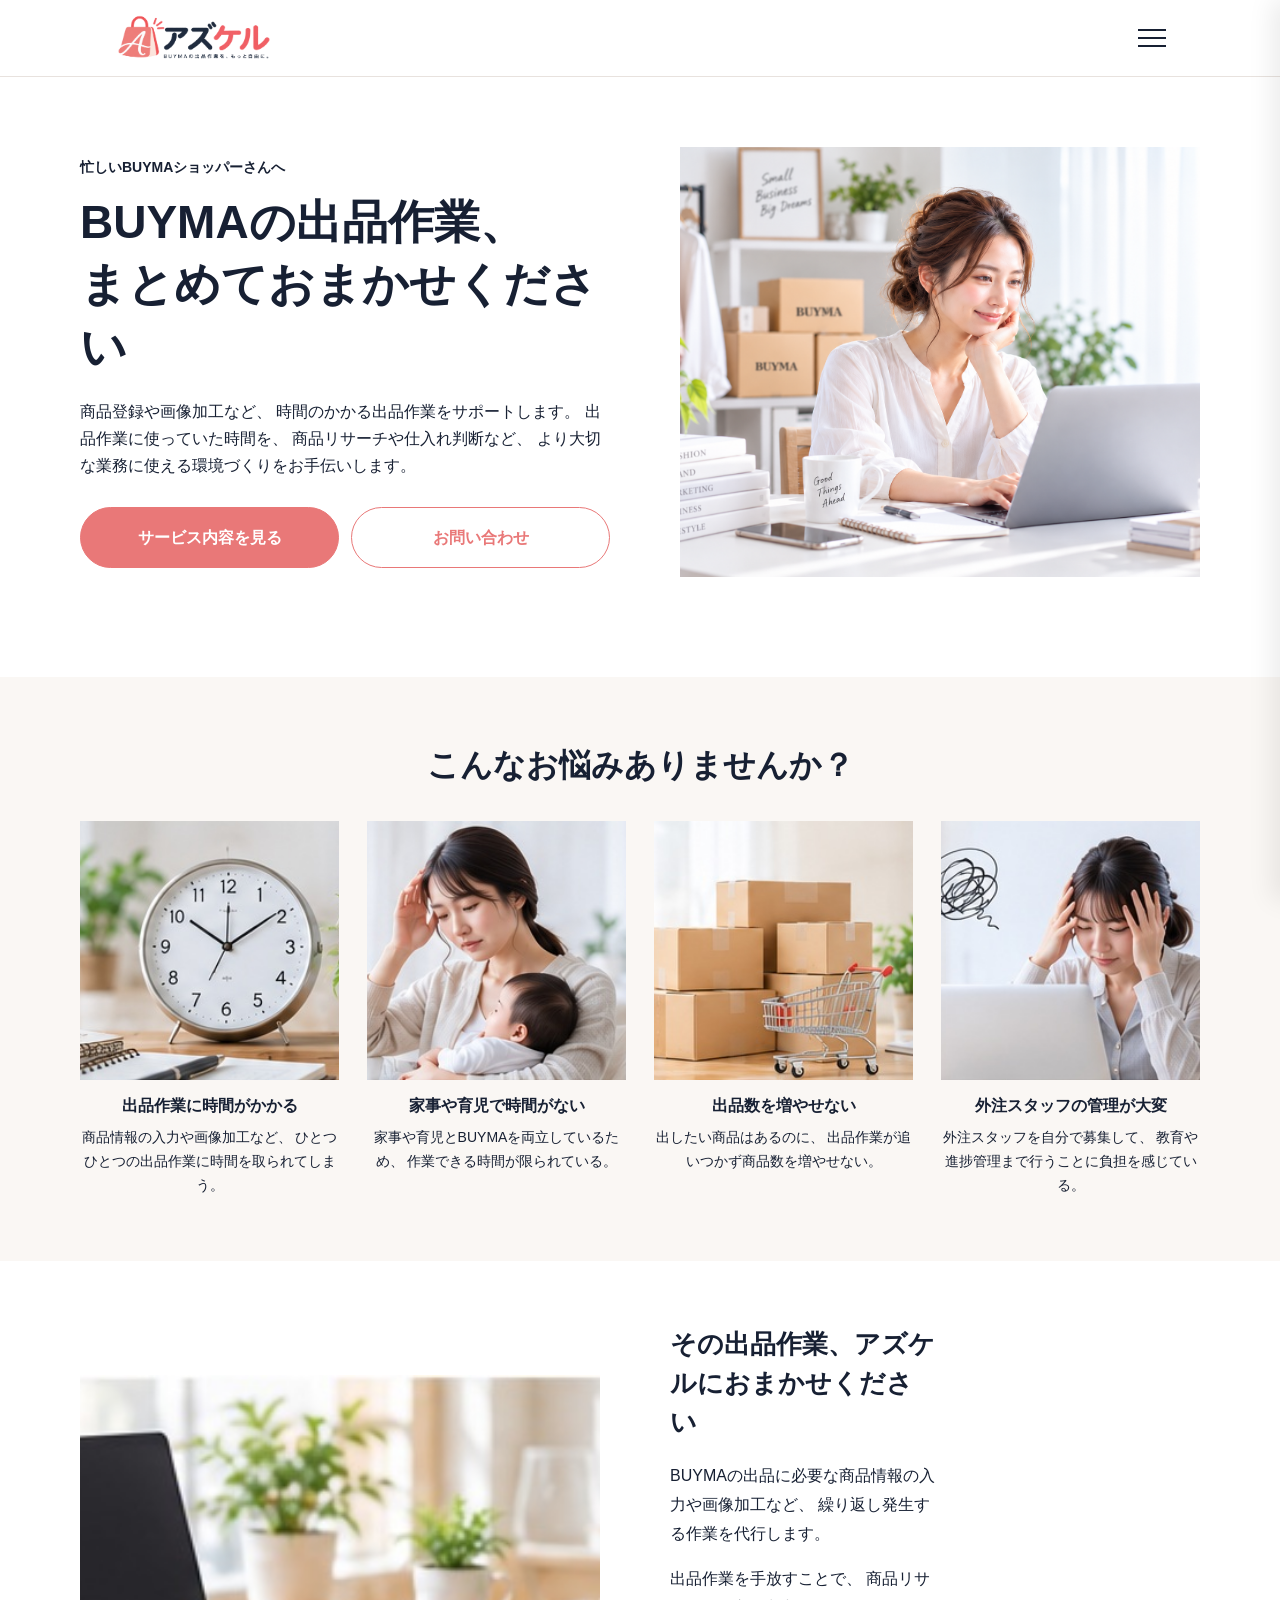
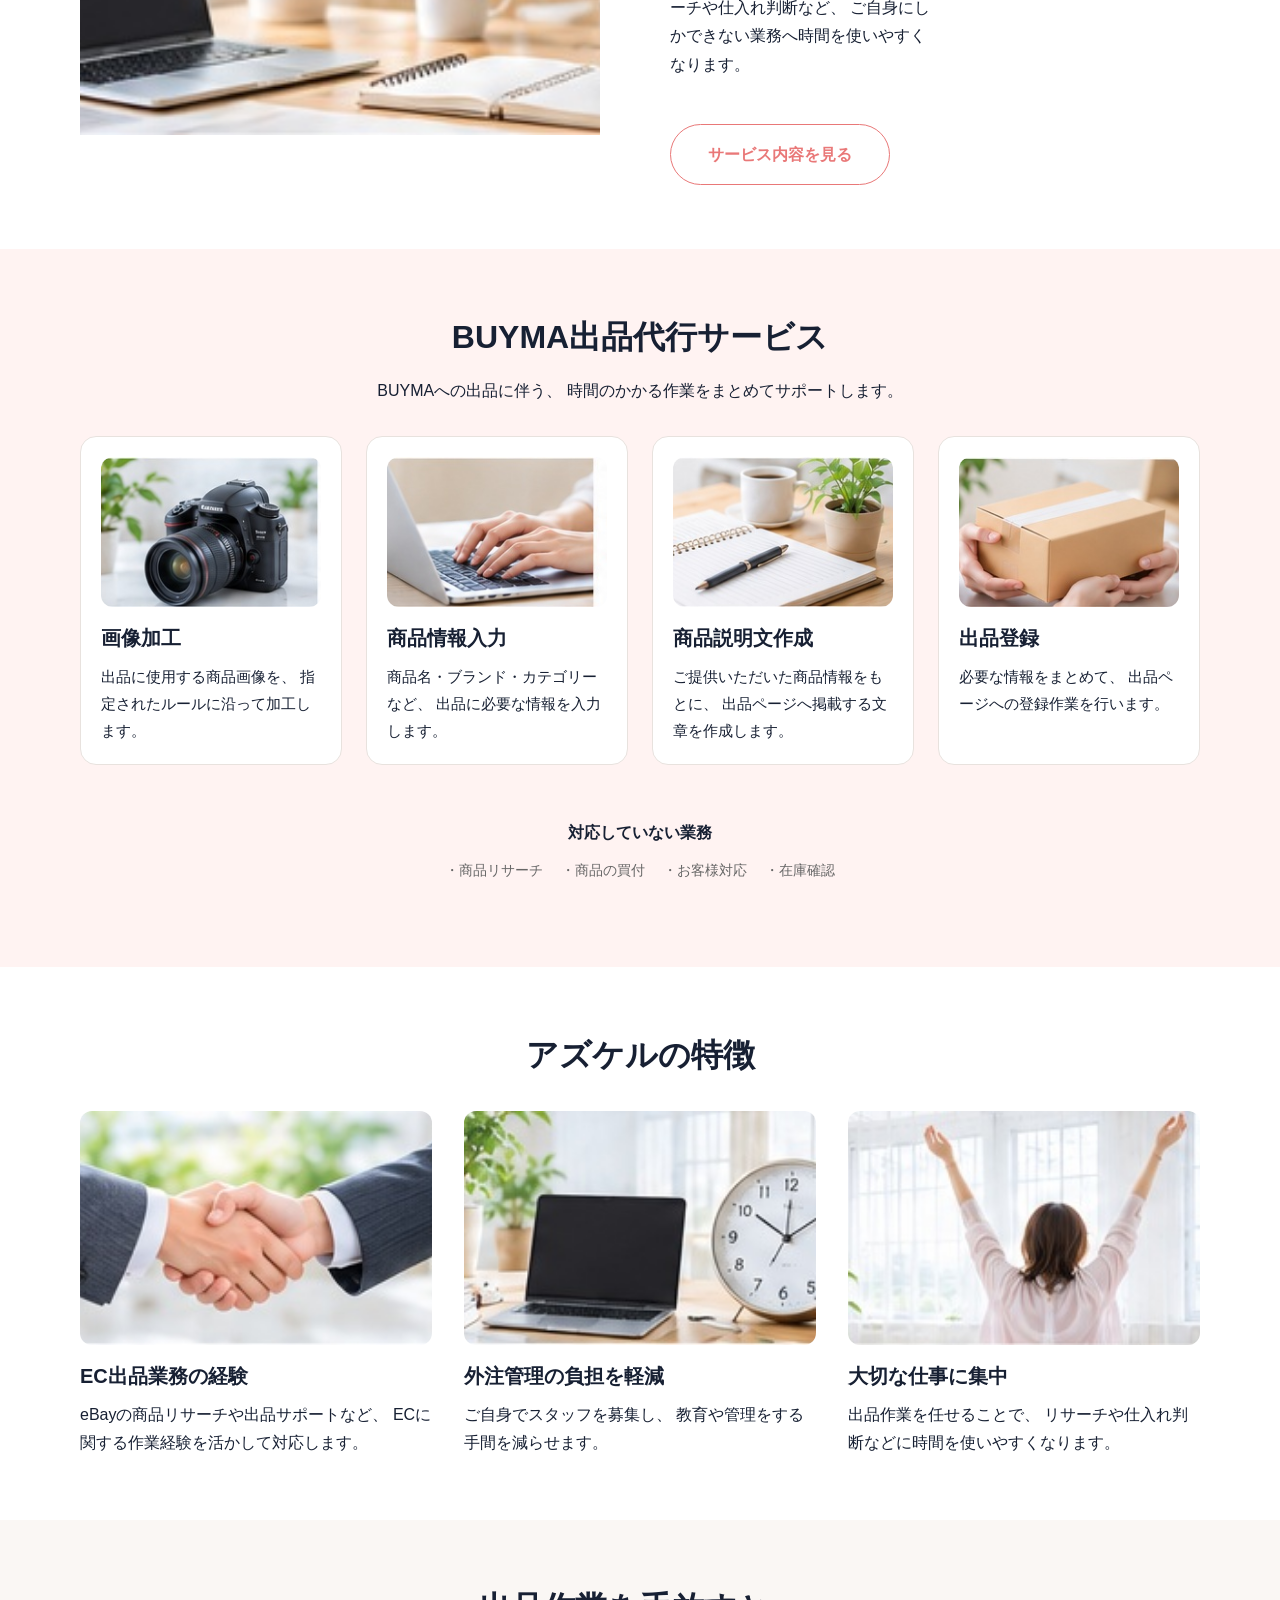
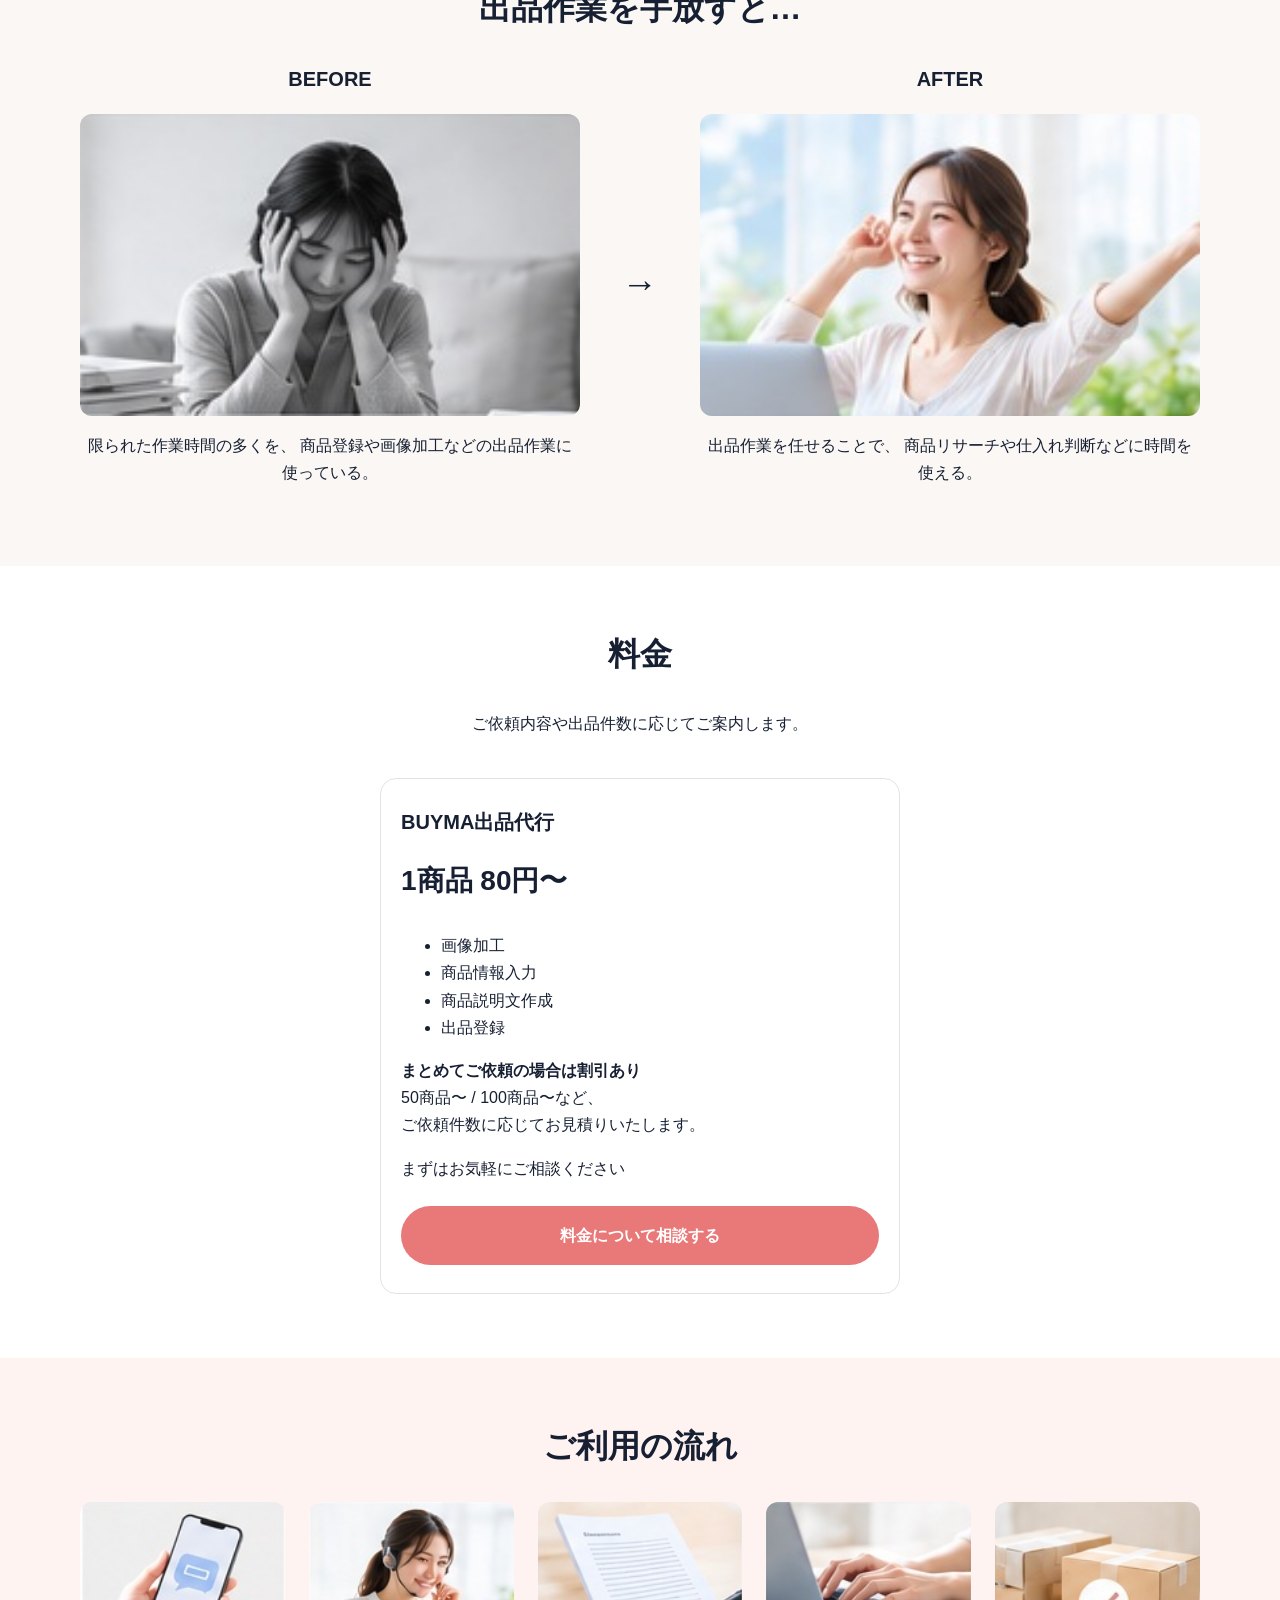
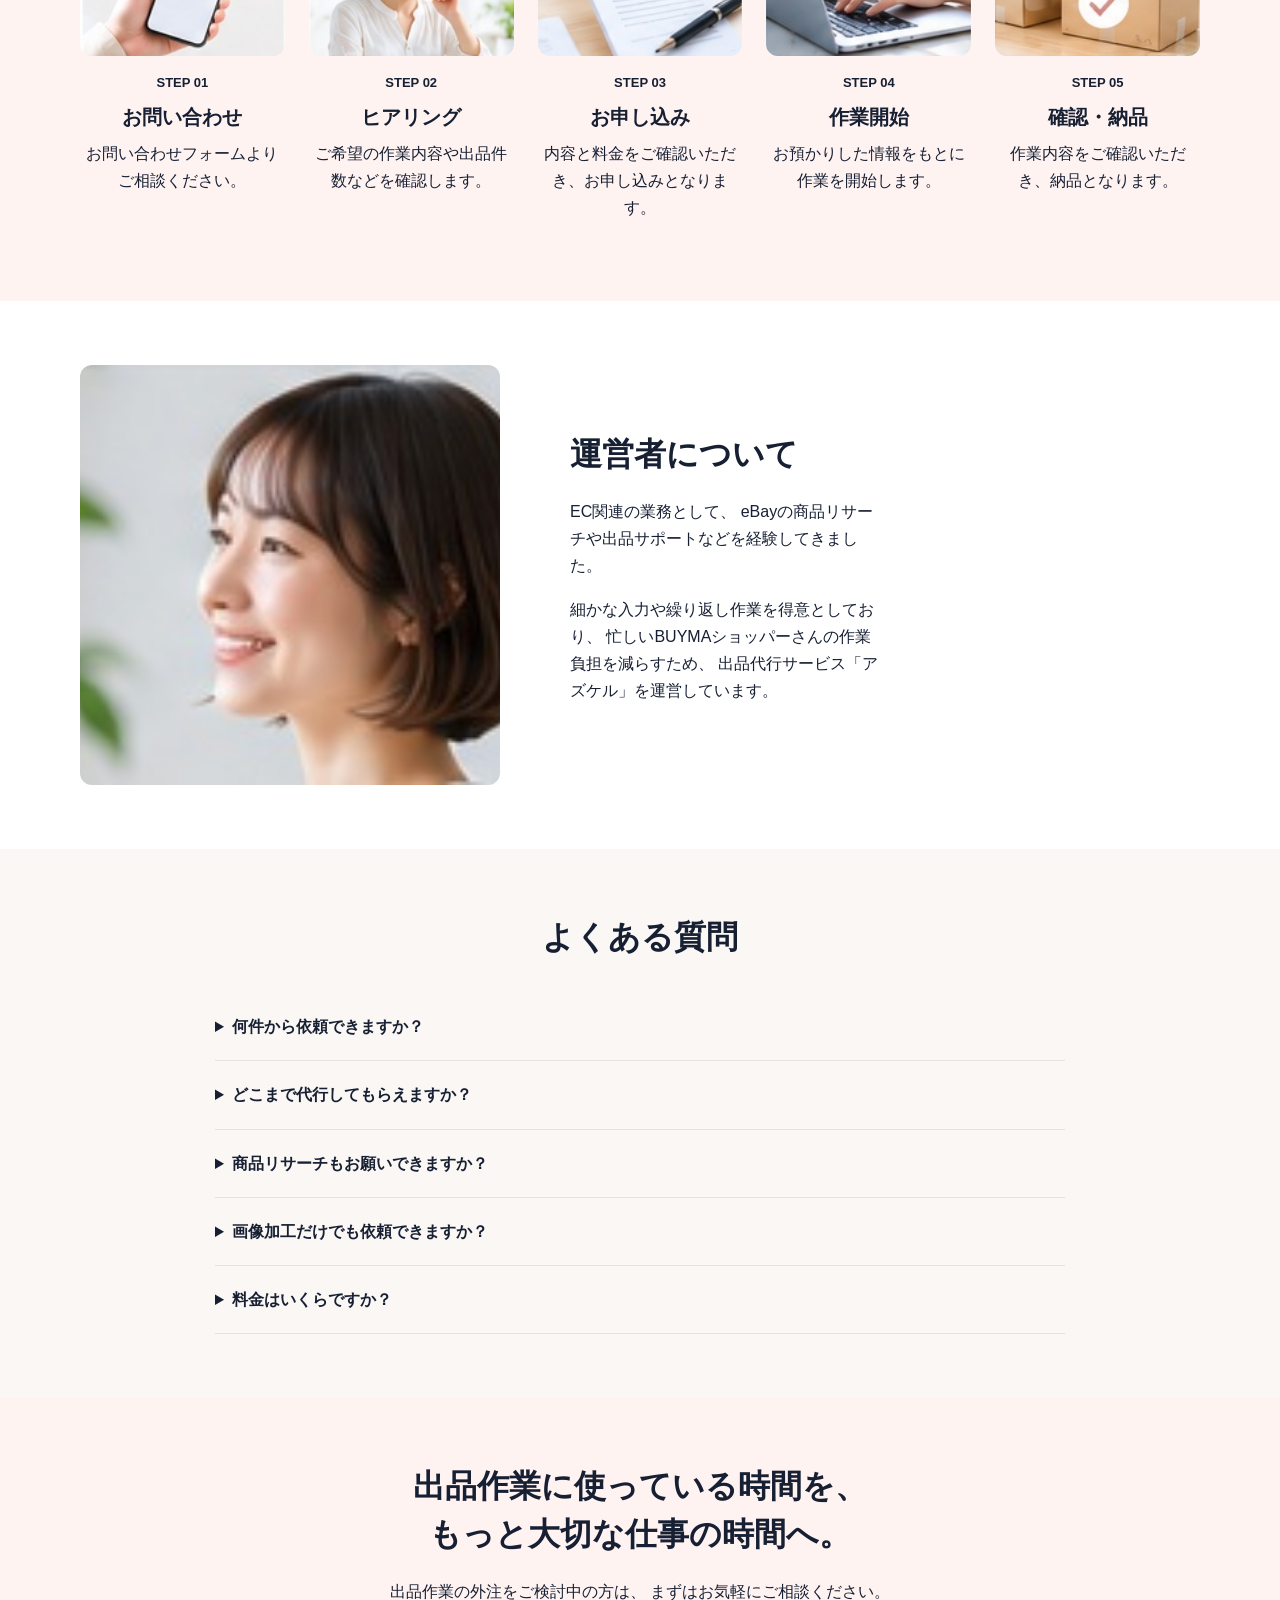
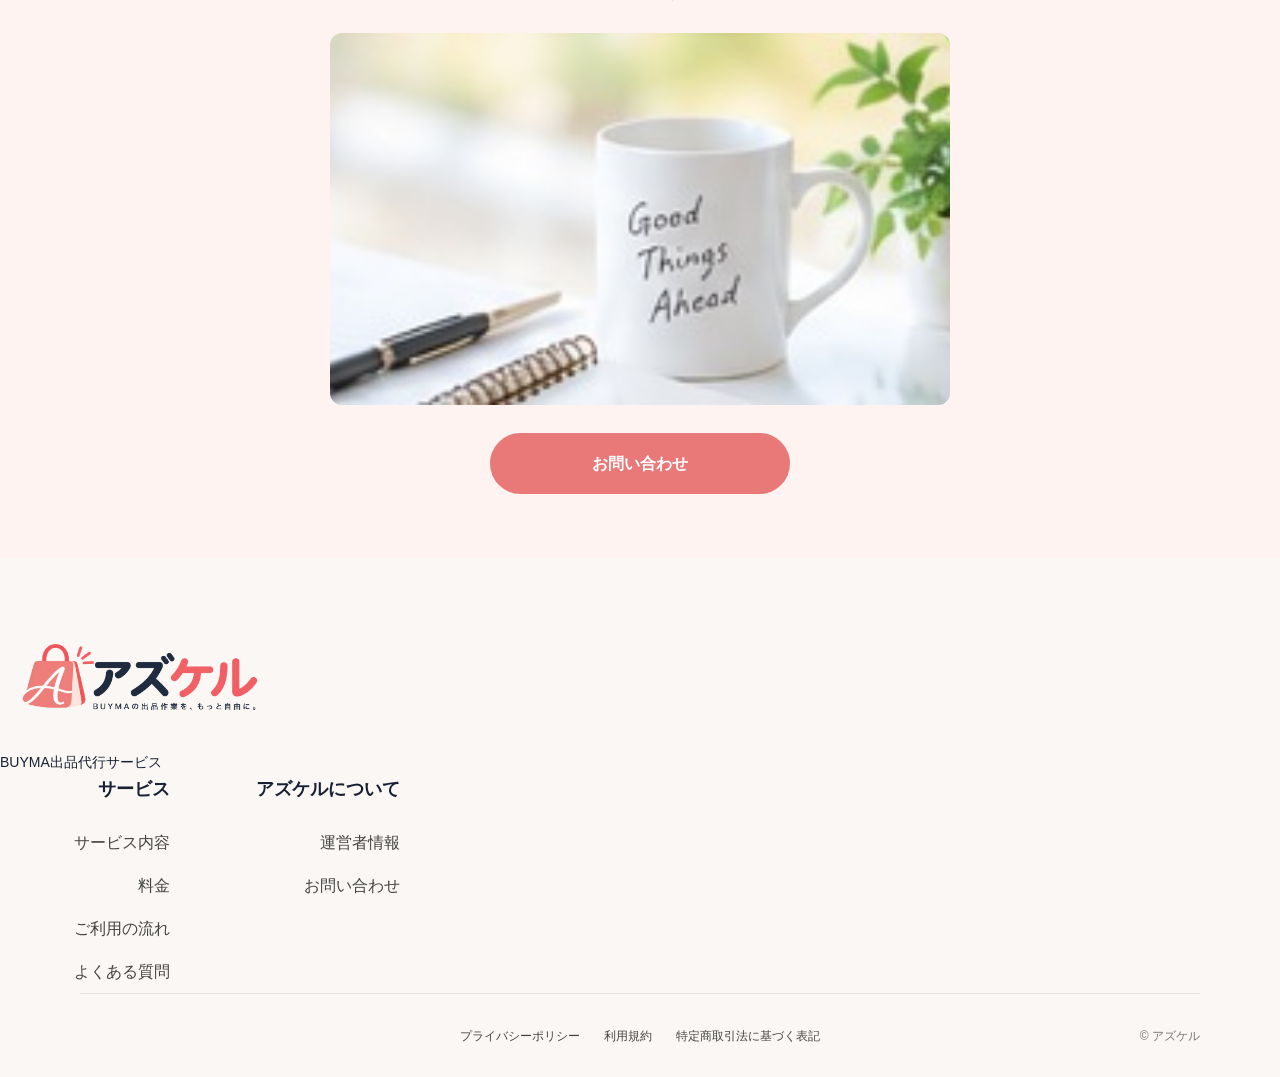
==== index.html @ a2000d67 "Add files via upload" ====
<!DOCTYPE html>
<html lang="ja">

<head>
  <meta charset="UTF-8">

  <meta name="viewport" content="width=device-width, initial-scale=1.0">

  <!-- SEO -->
  <title>アズケル｜BUYMA出品代行サービス</title>

  <meta
    name="description"
    content="BUYMAの商品登録や画像加工など、時間のかかる出品作業を代行するサービスです。"
  >

  <link rel="stylesheet" href="css/style.css">
</head>


<body>


<!-- ==================================================
     HEADER

     PC基準画面幅：1440px
     コンテンツ最大幅：1120px
=================================================== -->

<header class="site-header">

  <div class="header-inner">

    <!-- ロゴ -->
    <a href="/" class="site-logo">
      <img
      src="images/logo.png"
      alt="アズケル"
      class="site-logo-image"
    >
    </a>



    <!-- PC / スマホ共通ナビ -->
    <nav id="global-nav" class="global-nav" aria-label="メインナビゲーション">

      <ul>
        <li><a href="#service">サービス内容</a></li>
        <li><a href="#price">料金</a></li>
        <li><a href="#flow">ご利用の流れ</a></li>
        <li><a href="#faq">よくある質問</a></li>
        <li><a href="#about">運営者情報</a></li>
        <li class="nav-contact"><a href="#contact">お問い合わせ</a></li>
      </ul>

    </nav>

    <!-- PC用CTA -->
    <a href="#contact" class="header-cta">
      お問い合わせ
    </a>

    <!-- スマホ用：右上ハンバーガーボタン -->
    <button
      class="menu-button"
      type="button"
      aria-label="メニューを開く"
      aria-controls="global-nav"
      aria-expanded="false"
    >
      <span></span>
      <span></span>
      <span></span>
    </button>

  </div>

</header>



<main>


  <!-- ==================================================
       01 HERO / ファーストビュー

       PC配置：
       左：文章
       右：メイン画像

       画像表示目安：520 × 430px
       素材推奨：1040 × 860px
  =================================================== -->

  <section class="hero">

    <div class="hero-inner">


      <!-- 左：テキスト -->
      <div class="hero-content">

        <p class="hero-sub">
          忙しいBUYMAショッパーさんへ
        </p>

        <h1>
          BUYMAの出品作業、<br>
          まとめておまかせください
        </h1>

        <p class="hero-description">
          商品登録や画像加工など、
          時間のかかる出品作業をサポートします。
          出品作業に使っていた時間を、
          商品リサーチや仕入れ判断など、
          より大切な業務に使える環境づくりをお手伝いします。
        </p>


        <div class="hero-buttons">

          <a href="#service">
            サービス内容を見る
          </a>

          <a href="#contact">
            お問い合わせ
          </a>

        </div>

      </div>


      <!-- 右：メイン画像 -->

       <div class="hero-image">

  <img
    src="images/hero.png"
    alt="BUYMA出品作業をサポートするサービスのイメージ"
    width="520"
    height="430"
  >

      </div>

    </div>

  </section>



  <!-- ==================================================
       02 PROBLEMS / お悩み

       PC：4カラム

       各画像：
       表示 120 × 120px
       素材 240 × 240px
  =================================================== -->

  <section class="problems">

    <div class="container">

      <h2>
        こんなお悩みありませんか？
      </h2>


      <div class="problem-list">


        <article class="problem-item">

          <div class="problem-image">
            <img
              src="images/02_problem_time.jpg"
              alt="出品作業に時間がかかるイメージ"
              width="120"
              height="120"
            >
          </div>

          <h3>
            出品作業に時間がかかる
          </h3>

          <p>
            商品情報の入力や画像加工など、
            ひとつひとつの出品作業に時間を取られてしまう。
          </p>

        </article>



        <article class="problem-item">

          <div class="problem-image">
            <img
              src="images/03_problem_childcare.jpg"
              alt="家事や育児で時間がないイメージ"
              width="120"
              height="120"
            >
          </div>

          <h3>
            家事や育児で時間がない
          </h3>

          <p>
            家事や育児とBUYMAを両立しているため、
            作業できる時間が限られている。
          </p>

        </article>



        <article class="problem-item">

          <div class="problem-image">
            <img
              src="images/04_problem_items.jpg"
              alt="出品数を増やせないイメージ"
              width="120"
              height="120"
            >
          </div>

          <h3>
            出品数を増やせない
          </h3>

          <p>
            出したい商品はあるのに、
            出品作業が追いつかず商品数を増やせない。
          </p>

        </article>



        <article class="problem-item">

          <div class="problem-image">
            <img
              src="images/05_problem_management.jpg"
              alt="外注スタッフの管理が大変なイメージ"
              width="120"
              height="120"
            >
          </div>

          <h3>
            外注スタッフの管理が大変
          </h3>

          <p>
            外注スタッフを自分で募集して、
            教育や進捗管理まで行うことに負担を感じている。
          </p>

        </article>


      </div>

    </div>

  </section>



  <!-- ==================================================
       03 SOLUTION / 解決策

       PC：
       左：画像
       右：文章

       画像表示：520 × 360px
       素材推奨：1040 × 720px
  =================================================== -->

  <section class="solution">

    <div class="container">


      <div class="solution-image">

        <img
          src="images/06_solution.jpg"
          alt="出品作業を外注して時間を生み出すイメージ"
          width="520"
          height="360"
        >

      </div>


      <div class="solution-content">

        <h2>
          その出品作業、アズケルにおまかせください
        </h2>

        <p>
          BUYMAの出品に必要な商品情報の入力や画像加工など、
          繰り返し発生する作業を代行します。
        </p>

        <p>
          出品作業を手放すことで、
          商品リサーチや仕入れ判断など、
          ご自身にしかできない業務へ時間を使いやすくなります。
        </p>

        <a href="#service">
          サービス内容を見る
        </a>

      </div>


    </div>

  </section>



  <!-- ==================================================
       04 SERVICE / サービス内容

       PC：4カラム

       各画像：
       表示 250 × 170px
       素材 500 × 340px
  =================================================== -->

  <section id="service" class="service">

    <div class="container">

      <h2>
        BUYMA出品代行サービス
      </h2>

      <p class="section-intro">
        BUYMAへの出品に伴う、
        時間のかかる作業をまとめてサポートします。
      </p>


      <div class="service-list">


        <article class="service-item">

          <div class="service-image">
            <img src="images/07_service_image.jpg" alt="画像加工のイメージ" width="250" height="170">
          </div>

          <h3>
            画像加工
          </h3>

          <p>
            出品に使用する商品画像を、
            指定されたルールに沿って加工します。
          </p>

        </article>



        <article class="service-item">

          <div class="service-image">
            <img src="images/08_service_input.jpg" alt="商品情報入力のイメージ" width="250" height="170">
          </div>

          <h3>
            商品情報入力
          </h3>

          <p>
            商品名・ブランド・カテゴリーなど、
            出品に必要な情報を入力します。
          </p>

        </article>



        <article class="service-item">

          <div class="service-image">
            <img src="images/09_service_description.jpg" alt="商品説明文作成のイメージ" width="250" height="170">
          </div>

          <h3>
            商品説明文作成
          </h3>

          <p>
            ご提供いただいた商品情報をもとに、
            出品ページへ掲載する文章を作成します。
          </p>

        </article>



        <article class="service-item">

          <div class="service-image">
            <img src="images/10_service_registration.jpg" alt="出品登録のイメージ" width="250" height="170">
          </div>

          <h3>
            出品登録
          </h3>

          <p>
            必要な情報をまとめて、
            出品ページへの登録作業を行います。
          </p>

        </article>


      </div>


      <div class="service-not-supported">

        <h3>
          対応していない業務
        </h3>

        <ul>
          <li>商品リサーチ</li>
          <li>商品の買付</li>
          <li>お客様対応</li>
          <li>在庫確認</li>
        </ul>

      </div>

    </div>

  </section>



  <!-- ==================================================
       05 FEATURES / 特徴

       PC：3カラム

       各画像：
       表示 330 × 220px
       素材 660 × 440px
  =================================================== -->

  <section class="features">

    <div class="container">

      <h2>
        アズケルの特徴
      </h2>


      <div class="feature-list">


        <article class="feature-item">

          <div class="feature-image">
            <img src="images/11_feature_experience.jpg" alt="EC出品業務の経験イメージ" width="330" height="220">
          </div>

          <h3>
            EC出品業務の経験
          </h3>

          <p>
            eBayの商品リサーチや出品サポートなど、
            ECに関する作業経験を活かして対応します。
          </p>

        </article>



        <article class="feature-item">

          <div class="feature-image">
            <img src="images/12_feature_management.jpg" alt="外注管理の負担を軽減するイメージ" width="330" height="220">
          </div>

          <h3>
            外注管理の負担を軽減
          </h3>

          <p>
            ご自身でスタッフを募集し、
            教育や管理をする手間を減らせます。
          </p>

        </article>



        <article class="feature-item">

          <div class="feature-image">
            <img src="images/13_feature_focus.jpg" alt="大切な仕事に集中するイメージ" width="330" height="220">
          </div>

          <h3>
            大切な仕事に集中
          </h3>

          <p>
            出品作業を任せることで、
            リサーチや仕入れ判断などに時間を使いやすくなります。
          </p>

        </article>


      </div>

    </div>

  </section>



  <!-- ==================================================
       06 BEFORE / AFTER

       画像：
       表示 430 × 260px
       素材 860 × 520px
  =================================================== -->

  <section class="before-after">

    <div class="container">

      <h2>
        出品作業を手放すと…
      </h2>


      <div class="before-after-wrapper">


        <div class="before">

          <h3>
            BEFORE
          </h3>

          <div class="before-image">
            <img src="images/14_before.jpg" alt="出品作業に追われている状態のイメージ" width="430" height="260">
          </div>

          <p>
            限られた作業時間の多くを、
            商品登録や画像加工などの出品作業に使っている。
          </p>

        </div>


        <div class="before-after-arrow" aria-hidden="true">
          →
        </div>


        <div class="after">

          <h3>
            AFTER
          </h3>

          <div class="after-image">
            <img src="images/15_after.jpg" alt="出品作業を任せて時間に余裕ができたイメージ" width="430" height="260">
          </div>

          <p>
            出品作業を任せることで、
            商品リサーチや仕入れ判断などに時間を使える。
          </p>

        </div>


      </div>

    </div>

  </section>



  <!-- ==================================================
       07 PRICE / 料金
  =================================================== -->

  <section id="price" class="price">

    <div class="container">

      <h2>
        料金
      </h2>

      <p class="section-intro">
        ご依頼内容や出品件数に応じてご案内します。
      </p>


      <div class="price-list">

        <article class="price-plan">

          <h3>
            BUYMA出品代行
          </h3>

          <p class="price-value">
            1商品 80円〜
          </p>

          <ul>
            <li>画像加工</li>
            <li>商品情報入力</li>
            <li>商品説明文作成</li>
            <li>出品登録</li>
          </ul>

          <p class="price-discount">
            <strong>まとめてご依頼の場合は割引あり</strong><br>
            50商品〜 / 100商品〜など、<br>
            ご依頼件数に応じてお見積りいたします。
          </p>

          <p class="price-note">
            まずはお気軽にご相談ください
          </p>

          <a href="https://form.run/@gos-pec--WWlvfseDAS2T5zOHGwQP">
            料金について相談する
          </a>

        </article>

      </div>

    </div>

  </section>



  <!-- ==================================================
       08 FLOW / ご利用の流れ

       PC：横5STEP
  =================================================== -->

  <section id="flow" class="flow">

    <div class="container">

      <h2>
        ご利用の流れ
      </h2>

      <ol class="flow-list">

        <li>
          <div class="flow-image">
            <img src="images/16_flow_01.jpg" alt="お問い合わせのイメージ" width="160" height="120">
          </div>

          <span>STEP 01</span>

          <h3>お問い合わせ</h3>

          <p>
            お問い合わせフォームよりご相談ください。
          </p>
        </li>


        <li>
          <div class="flow-image">
            <img src="images/17_flow_02.jpg" alt="ヒアリングのイメージ" width="160" height="120">
          </div>

          <span>STEP 02</span>

          <h3>ヒアリング</h3>

          <p>
            ご希望の作業内容や出品件数などを確認します。
          </p>
        </li>


        <li>
          <div class="flow-image">
            <img src="images/18_flow_03.jpg" alt="お申し込みのイメージ" width="160" height="120">
          </div>

          <span>STEP 03</span>

          <h3>お申し込み</h3>

          <p>
            内容と料金をご確認いただき、お申し込みとなります。
          </p>
        </li>


        <li>
          <div class="flow-image">
            <img src="images/19_flow_04.jpg" alt="作業開始のイメージ" width="160" height="120">
          </div>

          <span>STEP 04</span>

          <h3>作業開始</h3>

          <p>
            お預かりした情報をもとに作業を開始します。
          </p>
        </li>


        <li>
          <div class="flow-image">
            <img src="images/20_flow_05.jpg" alt="確認・納品のイメージ" width="160" height="120">
          </div>

          <span>STEP 05</span>

          <h3>確認・納品</h3>

          <p>
            作業内容をご確認いただき、納品となります。
          </p>
        </li>

      </ol>

    </div>

  </section>



  <!-- ==================================================
       09 ABOUT / 運営者

       写真：
       表示 380 × 380px
       素材 760 × 760px
  =================================================== -->

  <section id="about" class="about">

    <div class="container">


      <div class="about-image">

        <img
          src="images/21_about.jpg"
          alt="運営者プロフィールのイメージ"
          width="380"
          height="380"
        >

      </div>


      <div class="about-content">

        <h2>
          運営者について
        </h2>

        <p>
          EC関連の業務として、
          eBayの商品リサーチや出品サポートなどを経験してきました。
        </p>

        <p>
          細かな入力や繰り返し作業を得意としており、
          忙しいBUYMAショッパーさんの作業負担を減らすため、
          出品代行サービス「アズケル」を運営しています。
        </p>

      </div>


    </div>

  </section>



  <!-- ==================================================
       10 FAQ
  =================================================== -->

  <section id="faq" class="faq">

    <div class="container">

      <h2>
        よくある質問
      </h2>


      <div class="faq-list">


        <details>

          <summary>
            何件から依頼できますか？
          </summary>

          <p>
            １００件からお受けいたします。
          </p>

        </details>



        <details>

          <summary>
            どこまで代行してもらえますか？
          </summary>

          <p>
            画像加工、商品情報入力、商品説明文の作成、
            出品登録などを予定しています。
          </p>

        </details>



        <details>

          <summary>
            商品リサーチもお願いできますか？
          </summary>

          <p>
            申し訳ございませんが、商品リサーチは対応しておりません。
          </p>

        </details>



        <details>

          <summary>
            画像加工だけでも依頼できますか？
          </summary>

          <p>
            はい、承ります。
          </p>

        </details>



        <details>

          <summary>
            料金はいくらですか？
          </summary>

          <p>
            料金体系は１品８０円です。
          </p>

        </details>


      </div>

    </div>

  </section>



  <!-- ==================================================
       11 CONTACT / 最終CTA
  =================================================== -->

  <section id="contact" class="contact">

    <div class="container">

      <h2>
        出品作業に使っている時間を、<br>
        もっと大切な仕事の時間へ。
      </h2>

      <p>
        出品作業の外注をご検討中の方は、
        まずはお気軽にご相談ください。
      </p>

      <div class="contact-image">
        <img
          src="images/22_contact.jpg"
          alt="お問い合わせのイメージ"
          width="520"
          height="300"
        >
      </div>

      <!--
        問い合わせページを作るまでは
        #contact のままでもOK。

        contact.html完成後に変更可能。
      -->

      <a href="https://form.run/@gos-pec--WWlvfseDAS2T5zOHGwQP" class="contact-button">
        お問い合わせ
      </a>

    </div>

  </section>


</main>



<!-- ==================================================
     FOOTER
=================================================== -->

<footer class="site-footer">

  <div class="footer-brand">

    <a href="/" class="footer-logo">
      <img
        src="images/logo.png"
        alt="アズケル"
        class="footer-logo-image"
      >
    </a>
  
    <p class="footer-description">
      BUYMA出品代行サービス
    </p>
  
  </div>


    <!-- 右 -->
    <div class="footer-links">

      <div class="footer-link-group">
        <h3>サービス</h3>

        <ul>
          <li><a href="#service">サービス内容</a></li>
          <li><a href="#price">料金</a></li>
          <li><a href="#flow">ご利用の流れ</a></li>
          <li><a href="#faq">よくある質問</a></li>
        </ul>
      </div>


      <div class="footer-link-group">
        <h3>アズケルについて</h3>

        <ul>
          <li><a href="#about">運営者情報</a></li>
          <li><a href="#contact">お問い合わせ</a></li>
        </ul>
      </div>

    </div>

  </div>


  <!-- 最下段 -->
  <div class="footer-bottom">

    <div class="footer-legal">
      <a href="privacy.html">プライバシーポリシー</a>
      <a href="terms.html">利用規約</a>
      <a href="tokusho.html">特定商取引法に基づく表記</a>
    </div>

    <small>© アズケル</small>

  </div>

</footer>


  <script src="js/menu.js"></script>
</body>
</html>
---- css/style.css ----
/* ==================================================
   アズケル：右上ハンバーガーメニュー
   PC・スマホ共通で右上にボタンを表示
================================================== */

* {
  box-sizing: border-box;
}

body {
  margin: 0;
  font-family: "Noto Sans JP", sans-serif;

}

.site-header {
  width: 100%;
  background: #fff;
  border-bottom: 1px solid #eee;
}

.header-inner {
  max-width: 1120px;
  min-height: 76px;
  margin: 0 auto;
  padding: 0 24px;

  display: flex;
  align-items: center;
}

.site-logo {
  position: relative;
  z-index: 1002;
  color: #222;
  font-size: 24px;
  font-weight: 700;
  text-decoration: none;
}

.site-logo-image {
  display: block;
  width: 180px;
  height: auto;
}

/* 元の横並びナビとPC用CTAは非表示 */
.header-cta {
  display: none;
}

/* 右上ハンバーガーボタン：PC・スマホ共通 */
.menu-button {
  position: relative;
  z-index: 1002;

  display: flex;
  width: 48px;
  height: 48px;
  margin-left: auto;
  padding: 0;

  flex-direction: column;
  align-items: center;
  justify-content: center;
  gap: 6px;

  border: 0;
  background: transparent;
  cursor: pointer;
}

.menu-button span {
  display: block;
  width: 28px;
  height: 2px;
  background: #222;
  transition: transform 0.3s ease, opacity 0.3s ease;
}

/* 開いたとき × */
.menu-button.is-open span:nth-child(1) {
  transform: translateY(8px) rotate(45deg);
}

.menu-button.is-open span:nth-child(2) {
  opacity: 0;
}

.menu-button.is-open span:nth-child(3) {
  transform: translateY(-8px) rotate(-45deg);
}

/* メニュー本体 */
.global-nav {
  position: fixed;
  z-index: 1001;
  top: 0;
  right: 0;

  width: min(420px, 88vw);
  height: 100dvh;
  margin: 0;
  padding: 110px 40px 40px;

  background: #fff;
  box-shadow: -8px 0 24px rgba(0, 0, 0, 0.08);

  transform: translateX(100%);
  transition: transform 0.3s ease;
}

.global-nav.is-open {
  transform: translateX(0);
}

.global-nav ul {
  display: flex;
  flex-direction: column;
  align-items: stretch;
  gap: 0;

  margin: 0;
  padding: 0;
  list-style: none;
}

.global-nav li {
  border-bottom: 1px solid #eee;
}

.global-nav a {
  display: block;
  padding: 18px 4px;
  color: #333;
  font-size: 17px;
  text-decoration: none;
}

.global-nav a:hover {
  opacity: 0.65;
}



/* お問い合わせだけボタン風 */
.nav-contact {
  display: block;
  margin-top: 22px;
  border-bottom: 0 !important;
}

.nav-contact a {
  padding: 14px 18px;
  border-radius: 999px;
  background: #222;
  color: #fff;
  text-align: center;
}

body.menu-open {
  overflow: hidden;
}

/* スマホ微調整 */
@media (max-width: 768px) {
  .header-inner {
    min-height: 64px;
    padding: 0 18px;
  }

  .site-logo-image {
    width: 140px;
  }

  .global-nav {
    width: 86vw;
    padding: 92px 24px 32px;
  }
}


/* ==================================================
   画像サイズ最適化
================================================== */

/* すべての画像を親要素からはみ出させない */
img {
  display: block;
  max-width: 100%;
  height: auto;
}

/* HERO */
.hero-image img {
  width: 100%;
  max-width: 520px;
  aspect-ratio: 520 / 430;
  object-fit: cover;
}

/* 02 PROBLEMS */
.problem-image img {
  width: 120px;
  aspect-ratio: 1 / 1;
  object-fit: cover;
}

/* 03 SOLUTION */
.solution-image img {
  width: 100%;
  max-width: 520px;
  aspect-ratio: 520 / 360;
  object-fit: cover;
}

/* 04 SERVICE */
.service-image img {
  width: 100%;
  max-width: 250px;
  aspect-ratio: 250 / 170;
  object-fit: cover;
}

/* 05 FEATURES */
.feature-image img {
  width: 100%;
  max-width: 330px;
  aspect-ratio: 330 / 220;
  object-fit: cover;
}

/* 06 BEFORE / AFTER */
.before-image img,
.after-image img {
  width: 100%;
  max-width: 430px;
  aspect-ratio: 430 / 260;
  object-fit: cover;
}

/* 08 FLOW */
.flow-image img {
  width: 100%;
  max-width: 160px;
  aspect-ratio: 4 / 3;
  object-fit: cover;
}

/* 09 ABOUT */
.about-image img {
  width: 100%;
  max-width: 380px;
  aspect-ratio: 1 / 1;
  object-fit: cover;
}

/* 11 CONTACT */
.contact-image img {
  width: 100%;
  max-width: 520px;
  aspect-ratio: 520 / 300;
  object-fit: cover;
}

/* スマホでは横幅いっぱいにしつつ比率を維持 */
@media (max-width: 768px) {
  .hero-image img,
  .solution-image img,
  .service-image img,
  .feature-image img,
  .before-image img,
  .after-image img,
  .about-image img,
  .contact-image img {
    width: 100%;
    max-width: none;
  }

  .problem-image img {
    width: 96px;
  }

  .flow-image img {
    max-width: 140px;
  }
}
/* ==================================================
   ページ全体：スマホファースト
================================================== */

body {
  color: #222;
  background: #fff;
  line-height: 1.7;
}

.container {
  width: 100%;
  margin: 0 auto;
  padding: 0 20px;
}

section {
  padding: 64px 0;
}

h1,
h2,
h3,
p {
  margin-top: 0;
}

h1 {
  font-size: 32px;
  line-height: 1.4;
}

h2 {
  font-size: 26px;
  line-height: 1.5;
  margin-bottom: 32px;
}

h3 {
  font-size: 20px;
  line-height: 1.5;
}

p {
  font-size: 16px;
}

/* ==================================================
   HERO
================================================== */

.hero {
  padding: 32px 0 64px;
}

.hero-inner {
  width: 100%;
  padding: 0 20px;

  display: flex;
  flex-direction: column;
  gap: 32px;
}

.hero-content {
  order: 2;
}

.hero-image {
  order: 1;
}

.hero-image img {
  width: 100%;
  max-width: none;
}

.hero-sub {
  margin-bottom: 12px;
  font-size: 14px;
  font-weight: 700;
}

.hero h1 {
  margin-bottom: 20px;
}

.hero-description {
  margin-bottom: 28px;
}

.hero-buttons {
  display: flex;
  flex-direction: column;
  gap: 12px;
}

.hero-buttons a {
  display: block;
  width: 100%;
  padding: 16px 20px;

  border: 1px solid #222;
  border-radius: 999px;

  text-align: center;
  font-weight: 700;
}

/* ==================================================
   PC表示
================================================== */


/* ==================================================
   02 PROBLEMS
   スマホ：2列 × 2段
================================================== */

.problems {
  padding: 64px 0;
}

.problems h2 {
  text-align: center;
  margin-bottom: 32px;
}

.problem-list {
  display: grid;
  grid-template-columns: repeat(2, 1fr);
  gap: 20px 16px;
}

.problem-item {
  text-align: center;
}

.problem-image {
  margin-bottom: 14px;
}

.problem-image img {
  width: 100%;
  max-width: none;
  aspect-ratio: 1 / 1;
  object-fit: cover;
}

.problem-item h3 {
  margin-bottom: 8px;
  font-size: 16px;
  line-height: 1.5;
}

.problem-item p {
  margin-bottom: 0;
  font-size: 14px;
  line-height: 1.7;
}

/* ==================================================
   03 SOLUTION
   スマホ：画像 → 文章
================================================== */

.solution {
  padding: 64px 0;
}

.solution .container {
  display: flex;
  flex-direction: column;
  gap: 32px;
}

.solution-image img {
  width: 100%;
  max-width: none;
  aspect-ratio: 750 / 480;
  object-fit: cover;
}

.solution-content h2 {
  margin-bottom: 20px;
  font-size: 26px;
  line-height: 1.5;
}

.solution-content p {
  margin-bottom: 16px;
  font-size: 16px;
  line-height: 1.8;
}

.solution-content a {
  display: block;
  width: 100%;
  margin-top: 28px;
  padding: 16px 20px;

  border: 1px solid #222;
  border-radius: 999px;

  text-align: center;
  font-weight: 700;
}

@media (min-width: 769px) {

  .solution .container {
    flex-direction: row;
    align-items: center;
    gap: 64px;
  }

  .solution-image,
  .solution-content {
    width: 50%;
  }

  .solution-content a {
    display: inline-block;
    width: auto;
    min-width: 200px;
  }
}

.feature-list {
  grid-template-columns: repeat(3, 1fr);
  gap: 32px;
}

.before-after-wrapper {
  flex-direction: row;
  align-items: center;
  gap: 32px;
}

.before,
.after {
  flex: 1;
}

.before-after-arrow {
  transform: none;
}

.flow-list {
  display: grid;
  grid-template-columns: repeat(5, 1fr);
  gap: 20px;
}

.flow-list li {
  margin-bottom: 0;
}

.about .container {
  flex-direction: row;
  align-items: center;
  gap: 64px;
}

.about-image,
.about-content {
  width: 50%;
}

.contact-button {
  display: inline-block;
  width: auto;
  min-width: 280px;
}



/* ==================================================
   04 SERVICE
   スマホ：1列
================================================== */

.service {
  padding: 64px 0;
}

.service h2 {
  text-align: center;
  margin-bottom: 16px;
}

.service .section-intro {
  text-align: center;
  margin-bottom: 32px;
}

.service-list {
  display: grid;
  grid-template-columns: 1fr;
  gap: 24px;
}

.service-item {
  padding: 20px;
  border: 1px solid #eee;
  border-radius: 16px;
  background: #fff;
}

.service-image {
  margin-bottom: 16px;
}

.service-image img {
  width: 100%;
  max-width: none;
  aspect-ratio: 600 / 408;
  object-fit: cover;
  border-radius: 12px;
}

.service-item h3 {
  margin-bottom: 10px;
  font-size: 20px;
}

.service-item p {
  margin-bottom: 0;
  font-size: 15px;
  line-height: 1.8;
}

/* 対応していない業務 */
.service-not-supported {
  margin-top: 40px;
  padding: 24px;
  background: #f7f7f7;
  border-radius: 16px;
}

.service-not-supported h3 {
  margin-bottom: 16px;
}

.service-not-supported ul {
  margin: 0;
  padding-left: 1.2em;
}

/* ==================================================
   05 FEATURES
================================================== */

.features {
  padding: 64px 0;
}

.features h2 {
  text-align: center;
  margin-bottom: 32px;
}

.feature-list {
  display: grid;
  grid-template-columns: 1fr;
  gap: 32px;
}

.feature-image {
  margin-bottom: 16px;
}

.feature-image img {
  width: 100%;
  max-width: none;
  aspect-ratio: 3 / 2;
  object-fit: cover;
  border-radius: 12px;
}

.feature-item h3 {
  margin-bottom: 10px;
}

.feature-item p {
  margin-bottom: 0;
}


/* ==================================================
   06 BEFORE / AFTER
================================================== */

.before-after {
  padding: 64px 0;
}

.before-after h2 {
  text-align: center;
  margin-bottom: 32px;
}

.before-after-wrapper {
  display: flex;
  flex-direction: column;
  gap: 24px;
}

.before,
.after {
  text-align: center;
}

.before-image,
.after-image {
  margin-bottom: 16px;
}

.before-image img,
.after-image img {
  width: 100%;
  max-width: none;
  aspect-ratio: 750 / 453;
  object-fit: cover;
  border-radius: 12px;
}

.before-after-arrow {
  text-align: center;
  font-size: 32px;

  /* → をスマホでは ↓ に見せる */
  transform: rotate(90deg);
}


/* ==================================================
   07 PRICE
================================================== */

.price {
  padding: 64px 0;
}

.price h2,
.price .section-intro {
  text-align: center;
}

.price-list {
  margin-top: 32px;
}

.price-plan {
  padding: 28px 20px;
  border: 1px solid #ddd;
  border-radius: 16px;
}

.price-value {
  font-size: 28px;
  font-weight: 700;
}

.price-plan a {
  display: block;
  margin-top: 24px;
  padding: 16px 20px;

  border-radius: 999px;
  background: #222;
  color: #fff;

  text-align: center;
  font-weight: 700;
}


/* ==================================================
   08 FLOW
================================================== */

.flow {
  padding: 64px 0;
}

.flow h2 {
  text-align: center;
  margin-bottom: 32px;
}

.flow-list {
  margin: 0;
  padding: 0;
  list-style: none;
}

.flow-list li {
  margin-bottom: 40px;
  text-align: center;
}

.flow-image img {
  width: 100%;
  max-width: 240px;
  margin: 0 auto 16px;
  aspect-ratio: 4 / 3;
  object-fit: cover;
  border-radius: 12px;
}

.flow-list span {
  display: block;
  margin-bottom: 8px;
  font-size: 13px;
  font-weight: 700;
}

.flow-list h3 {
  margin-bottom: 8px;
}


/* ==================================================
   09 ABOUT
================================================== */

.about {
  padding: 64px 0;
}

.about .container {
  display: flex;
  flex-direction: column;
  gap: 28px;
}

.about-image img {
  width: 100%;
  max-width: none;
  aspect-ratio: 1 / 1;
  object-fit: cover;
  border-radius: 12px;
}

.about-content h2 {
  margin-bottom: 20px;
}


/* ==================================================
   10 FAQ
================================================== */

.faq {
  padding: 64px 0;
}

.faq h2 {
  text-align: center;
  margin-bottom: 32px;
}

.faq details {
  border-bottom: 1px solid #ddd;
}

.faq summary {
  padding: 20px 0;
  font-weight: 700;
  cursor: pointer;
}

.faq details p {
  padding-bottom: 20px;
  margin-bottom: 0;
}


/* ==================================================
   11 CONTACT
================================================== */

.contact {
  padding: 64px 0;
  text-align: center;
}

.contact h2 {
  margin-bottom: 20px;
}

.contact-image {
  margin: 28px 0;
}

.contact-image img {
  width: 100%;
  max-width: none;
  aspect-ratio: 5 / 3;
  object-fit: cover;
  border-radius: 12px;
}

.contact-button {
  display: block;
  width: 100%;
  padding: 17px 20px;

  border-radius: 999px;
  background: #222;
  color: #fff;

  text-align: center;
  font-weight: 700;
}


/* ==================================================
   FOOTER
================================================== */

.site-footer {
  padding: 48px 20px 24px;
  background: #f7f7f7;
}

.footer-inner {
  max-width: 1120px;
  margin: 0 auto;
}

.site-footer ul {
  margin: 24px 0;
  padding: 0;
  list-style: none;
}

.site-footer li {
  margin-bottom: 12px;
}

.site-footer a {
  color: #333;
  text-decoration: none;
}

.footer-legal {
  display: flex;
  flex-direction: column;
  gap: 8px;
  margin: 24px 0;
}
/* ==================================================
   PCレイアウト
================================================== */

@media (min-width: 1024px) {

  /* ------------------------------
     全体
  ------------------------------ */

  .container {
    width: min(1120px, calc(100% - 80px));
    max-width: 1120px;
    margin: 0 auto;
    padding: 0;
  }

  section {
    padding: 100px 0;
  }

  h1 {
    font-size: 46px;
    line-height: 1.35;
  }

  h2 {
    font-size: 32px;
    line-height: 1.5;
  }

  h3 {
    font-size: 20px;
  }


  /* ------------------------------
     HERO
  ------------------------------ */

  .hero {
    padding: 70px 0 100px;
  }

  .hero-inner {
    width: min(1120px, calc(100% - 80px));
    margin: 0 auto;
    padding: 0;

    display: grid;
    grid-template-columns: 1fr 520px;
    align-items: center;
    gap: 70px;
  }

  .hero-content {
    order: 1;
  }

  .hero-image {
    order: 2;
  }

  .hero-image img {
    width: 520px;
    height: 430px;
    object-fit: cover;
  }

  .hero-buttons {
    flex-direction: row;
  }


  /* ------------------------------
     PROBLEMS
  ------------------------------ */

  .problem-list {
    grid-template-columns: repeat(4, 1fr);
    gap: 28px;
  }

  .problem-image img {
    width: 100%;
    aspect-ratio: 1 / 1;
  }

  .problem-item {
    text-align: center;
  }


  /* ------------------------------
     SOLUTION
  ------------------------------ */

  .solution .container {
    display: grid;
    grid-template-columns: 520px 1fr;
    align-items: center;
    gap: 70px;
  }

  .solution-image img {
    width: 520px;
    height: 360px;
    object-fit: cover;
  }

  .solution-content a {
    display: inline-block;
    width: auto;
    min-width: 220px;
  }


  /* ------------------------------
     SERVICE
  ------------------------------ */

  .service-list {
    grid-template-columns: repeat(4, 1fr);
    gap: 24px;
  }

  .service-item {
    height: 100%;
  }

  .service-image img {
    width: 100%;
    aspect-ratio: 250 / 170;
  }

  .service-not-supported {
    max-width: 800px;
    margin: 50px auto 0;
  }


  /* ------------------------------
     FEATURES
  ------------------------------ */

  .feature-list {
    grid-template-columns: repeat(3, 1fr);
    gap: 32px;
  }

  .feature-image img {
    width: 100%;
    aspect-ratio: 3 / 2;
  }


  /* ------------------------------
     BEFORE / AFTER
  ------------------------------ */

  .before-after-wrapper {
    display: grid;
    grid-template-columns: 1fr 60px 1fr;
    align-items: center;
    gap: 30px;
  }

  .before-image img,
  .after-image img {
    width: 100%;
    aspect-ratio: 430 / 260;
  }

  .before-after-arrow {
    transform: none;
    font-size: 36px;
  }


  /* ------------------------------
     PRICE
  ------------------------------ */

  .price-list {
    max-width: 520px;
    margin: 40px auto 0;
  }


  /* ------------------------------
     FLOW
  ------------------------------ */

  .flow-list {
    display: grid;
    grid-template-columns: repeat(5, 1fr);
    gap: 24px;
  }

  .flow-list li {
    margin: 0;
  }

  .flow-image img {
    width: 100%;
    max-width: none;
    aspect-ratio: 4 / 3;
  }


  /* ------------------------------
     ABOUT
  ------------------------------ */

  .about .container {
    display: grid;
    grid-template-columns: 420px 1fr;
    align-items: center;
    gap: 70px;
  }

  .about-image img {
    width: 420px;
    height: 420px;
    object-fit: cover;
  }


  /* ------------------------------
     FAQ
  ------------------------------ */

  .faq-list {
    max-width: 850px;
    margin: 0 auto;
  }


  /* ------------------------------
     CONTACT
  ------------------------------ */

  .contact .container {
    max-width: 850px;
  }

  .contact-image img {
    max-width: 620px;
    margin: 0 auto;
  }

  .contact-button {
    display: inline-block;
    width: auto;
    min-width: 300px;
  }

}
/* スマホ */
.site-footer nav ul {
  display: flex;
  flex-direction: column;
  gap: 12px;
}

/* PC */
@media (min-width: 1024px) {

  .site-footer nav ul {
    flex-direction: row;
    flex-wrap: wrap;
    gap: 16px 28px;
  }

  .footer-legal {
    flex-direction: row;
    gap: 24px;
  }
}

/* =========================
   右側リンク
========================= */

.footer-links {
  display: grid;
  grid-template-columns: repeat(2, 1fr);
  gap: 60px;

  text-align: right;
}

.footer-link-group h3 {
  margin: 0 0 20px;
  text-align: right;
}

.footer-link-group ul {
  margin: 0;
  padding: 0;
  list-style: none;
}

.footer-link-group li {
  text-align: right;
}

.footer-link-group a {
  display: block;
  padding: 14px 0;

  color: #222;
  text-decoration: none;
}


/* ==================================================
   FOOTER
================================================== */

.site-footer {
  padding: 64px 0 24px;
  background: #f7f7f7;
}

.footer-main,
.footer-bottom {
  width: min(1120px, calc(100% - 80px));
  margin: 0 auto;
}


/* 上段 */
.footer-main {
  display: grid;
  grid-template-columns: 1fr 1fr;
  gap: 80px;

  padding-bottom: 60px;
}


/* 左 */
.footer-logo {
  margin: 0 0 16px;
  font-size: 24px;
  font-weight: 700;
}

.footer-description {
  margin: 0;
}


/* 右 */
.footer-links {
  justify-self: end;

  display: grid;
  grid-template-columns: repeat(2, auto);
  gap: 70px;

  text-align: right;
}

.footer-link-group {
  min-width: 150px;
}

.footer-link-group h3 {
  margin: 0 0 16px;
  text-align: right;
}

.footer-link-group ul {
  margin: 0;
  padding: 0;
  list-style: none;
}

.footer-link-group li {
  margin: 0;
}

.footer-link-group a {
  display: block;
  padding: 7px 0;

  color: #222;
  text-decoration: none;

  text-align: right;
}


/* 最下段 */
.footer-bottom {
  position: relative;

  display: flex;
  justify-content: center;
  align-items: center;

  min-height: 60px;
  padding-top: 24px;

  border-top: 1px solid #ddd;
}


/* 中央 */
.footer-legal {
  display: flex;
  flex-direction: row;
  gap: 24px;
}

.footer-legal a {
  color: #555;
  font-size: 12px;
  text-decoration: none;
}


/* 右端 */
.footer-bottom small {
  position: absolute;
  right: 0;

  color: #777;
  font-size: 12px;
}


/* スマホ */
@media (max-width: 768px) {

  .footer-main,
  .footer-bottom {
    width: calc(100% - 40px);
  }

  .footer-main {
    grid-template-columns: 1fr;
    gap: 40px;
  }

  .footer-links {
    justify-self: stretch;

    grid-template-columns: 1fr;
    gap: 32px;

    text-align: left;
  }

  .footer-link-group h3,
  .footer-link-group a {
    text-align: left;
  }

  .footer-bottom {
    flex-direction: column;
    gap: 16px;
  }

  .footer-bottom small {
    position: static;
  }
}


/* ==================================================
   アズケル：カラーテーマ
   既存レイアウトを壊さないよう、色だけを上書き
================================================== */

:root {
  --az-main: #E97878;
  --az-main-hover: #D96868;
  --az-main-light: #FFF3F2;

  --az-bg: #FFFFFF;
  --az-bg-sub: #FAF7F4;

  --az-text: #172033;
  --az-text-sub: #444444;

  --az-border: #E8E2DE;
}

/* 基本 */
body {
  color: var(--az-text);
  background: var(--az-bg);
}

/* ヘッダー */
.site-header {
  background: var(--az-bg);
  border-bottom-color: var(--az-border);
}

.site-logo,
.global-nav a {
  color: var(--az-text);
}

.menu-button span {
  background: var(--az-text);
}

.global-nav {
  background: var(--az-bg);
}

.global-nav li {
  border-bottom-color: var(--az-border);
}

/* セクション背景 */
.hero {
  background: var(--az-bg);
}

.problems {
  background: var(--az-bg-sub);
}

.solution {
  background: var(--az-bg);
}

.service {
  background: var(--az-main-light);
}

.features {
  background: var(--az-bg);
}

.before-after {
  background: var(--az-bg-sub);
}

.price {
  background: var(--az-bg);
}

.flow {
  background: var(--az-main-light);
}

.about {
  background: var(--az-bg);
}

.faq {
  background: var(--az-bg-sub);
}

.contact {
  background: var(--az-main-light);
}

/* カード・囲み */
.service-item,
.price-plan {
  background: var(--az-bg);
  border-color: var(--az-border);
}

.service-not-supported {
  background: var(--az-bg-sub);
}

.faq details {
  border-bottom-color: var(--az-border);
}

/* 通常リンク */
.solution-content a {
  color: var(--az-main);
  border-color: var(--az-main);
  text-decoration: none;
}

/* CTA */
.nav-contact a,
.hero-buttons a:first-child,
.price-plan a,
.contact-button {
  background: var(--az-main);
  border-color: var(--az-main);
  color: #fff;
  text-decoration: none;
}

/* HEROの2つ目のボタン */
.hero-buttons a:not(:first-child) {
  background: transparent;
  border-color: var(--az-main);
  color: var(--az-main);
  text-decoration: none;
}

/* ホバー */
.nav-contact a:hover,
.hero-buttons a:first-child:hover,
.price-plan a:hover,
.contact-button:hover {
  background: var(--az-main-hover);
  border-color: var(--az-main-hover);
  opacity: 1;
}

/* フッター */
.site-footer {
  background: var(--az-bg-sub);
}

.footer-link-group a,
.footer-legal a {
  color: var(--az-text-sub);
}

.footer-bottom {
  border-top-color: var(--az-border);
}

/* ==================================================
   対応していない業務
   主張を弱めてコンパクトに
================================================== */

.service-not-supported {
  max-width: 760px;
  margin: 36px auto 0;
  padding: 20px 24px;

  background: transparent;
  border: 0;

  text-align: center;
}

.service-not-supported h3 {
  margin: 0 0 14px;

  font-size: 16px;
  font-weight: 700;
}

.service-not-supported ul {
  display: flex;
  justify-content: center;
  flex-wrap: wrap;
  gap: 10px 18px;

  margin: 0;
  padding: 0;

  list-style: none;
}

.service-not-supported li {
  padding: 0;

  background: transparent;
  border-radius: 0;

  color: #666;
  font-size: 14px;
}

.service-not-supported li::before {
  content: "・";
}


/* スマホ */
@media (max-width: 768px) {

  .service-not-supported {
    padding: 16px 0;
  }

  .service-not-supported ul {
    justify-content: flex-start;
    gap: 8px 14px;
  }

  .service-not-supported li {
    width: calc(50% - 7px);
    text-align: left;
  }
}

.footer-logo {
  display: inline-block;
}

.footer-logo-image {
  display: block;
  width: 200px;
  height: auto;
}

.footer-description {
  margin-top: 16px;
}

/* ==================================================
   FOOTER バランス修正版
================================================== */

.footer-main {
  width: min(1120px, calc(100% - 80px));
  margin: 0 auto;

  display: grid;
  grid-template-columns: 1fr auto;
  align-items: start;
  gap: 100px;

  padding-bottom: 60px;
}


/* 左：ロゴ */
.footer-brand {
  justify-self: start;
}

.footer-logo {
  display: block;
  margin: 0 0 18px;
}

.footer-logo-image {
  display: block;
  width: 220px;
  height: auto;
}

.footer-description {
  margin: 0;

  font-size: 14px;
  line-height: 1.8;
}


/* 右：メニュー */
.footer-links {
  justify-self: end;

  display: grid;
  grid-template-columns: 170px 170px;
  gap: 60px;

  text-align: right;
}

.footer-link-group {
  min-width: 0;
}

.footer-link-group h3 {
  margin: 0 0 18px;

  font-size: 18px;
  text-align: right;
}

.footer-link-group ul {
  margin: 0;
  padding: 0;
  list-style: none;
}

.footer-link-group li {
  margin: 0;
}

.footer-link-group a {
  display: block;
  padding: 8px 0;

  text-align: right;
}


/* 最下段 */
.footer-bottom {
  width: min(1120px, calc(100% - 80px));
  margin: 0 auto;
}


/* ==================================================
   FOOTER 強制最終調整
   既存の重複フッター指定より優先して整える
================================================== */

@media (min-width: 1024px) {

  .site-footer > .footer-main {
    width: min(1120px, calc(100% - 80px)) !important;
    margin: 0 auto !important;
    padding: 56px 0 64px !important;

    display: grid !important;
    grid-template-columns: 360px minmax(0, 1fr) !important;
    column-gap: 100px !important;
    align-items: start !important;
  }

  .site-footer > .footer-main > .footer-brand {
    grid-column: 1 !important;
    grid-row: 1 !important;
    justify-self: start !important;
    align-self: start !important;
  }

  .site-footer .footer-logo {
    display: block !important;
    margin: 0 0 16px !important;
  }

  .site-footer .footer-logo-image {
    width: 280px !important;
    max-width: 100% !important;
    height: auto !important;
  }

  .site-footer .footer-description {
    margin: 0 !important;
    font-size: 14px !important;
    line-height: 1.8 !important;
  }

  .site-footer > .footer-main > .footer-links {
    grid-column: 2 !important;
    grid-row: 1 !important;

    width: 100% !important;
    justify-self: stretch !important;

    display: grid !important;
    grid-template-columns: repeat(2, minmax(180px, 1fr)) !important;
    gap: 70px !important;

    text-align: right !important;
  }

  .site-footer .footer-link-group {
    min-width: 0 !important;
  }

  .site-footer .footer-link-group h3 {
    margin: 0 0 18px !important;
    text-align: right !important;
  }

  .site-footer .footer-link-group ul {
    display: block !important;
    margin: 0 !important;
    padding: 0 !important;
    list-style: none !important;
  }

  .site-footer .footer-link-group li {
    margin: 0 !important;
    text-align: right !important;
  }

  .site-footer .footer-link-group a {
    display: block !important;
    padding: 8px 0 !important;
    text-align: right !important;
  }

  .site-footer > .footer-bottom {
    width: min(1120px, calc(100% - 80px)) !important;
    margin: 0 auto !important;
    position: relative !important;

    display: flex !important;
    justify-content: center !important;
    align-items: center !important;

    min-height: 60px !important;
    padding-top: 24px !important;
  }

  .site-footer > .footer-bottom > .footer-legal {
    display: flex !important;
    flex-direction: row !important;
    justify-content: center !important;
    gap: 24px !important;
    margin: 0 !important;
  }

  .site-footer > .footer-bottom > small {
    position: absolute !important;
    right: 0 !important;
  }
}
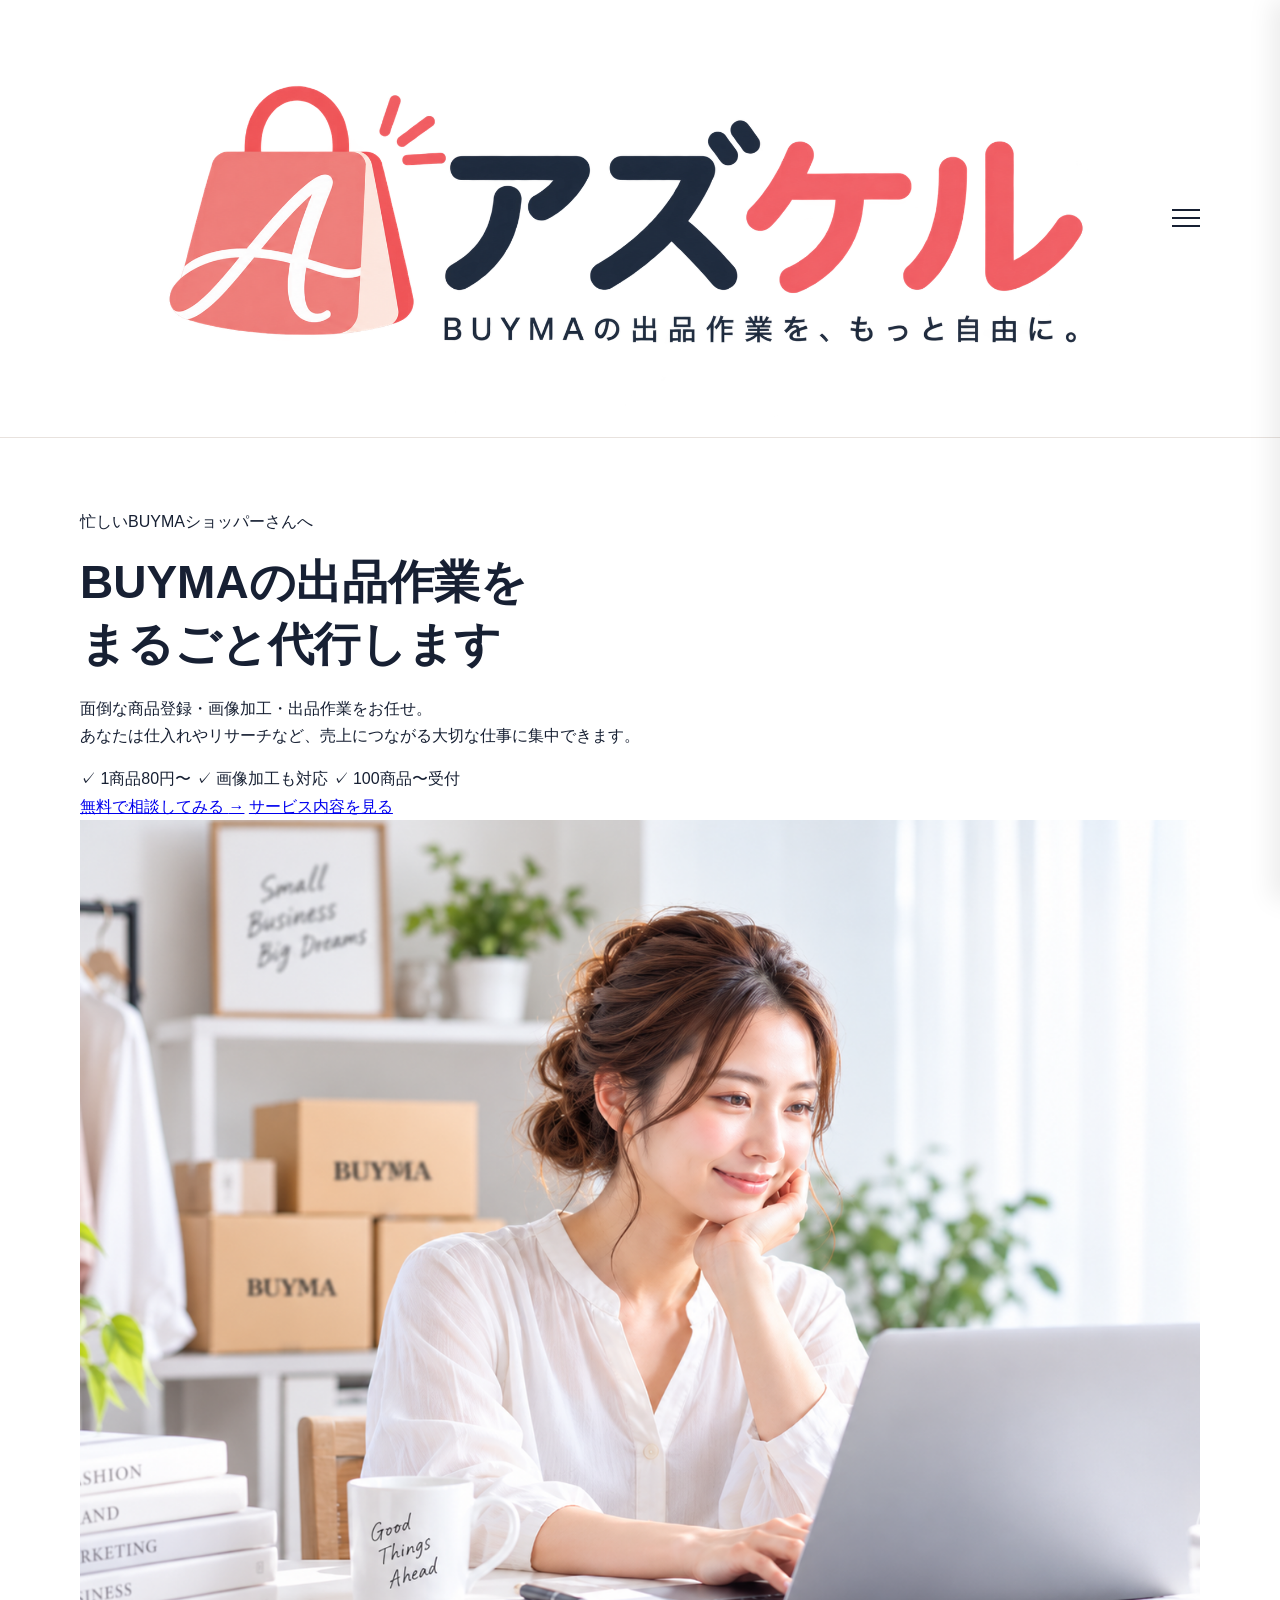
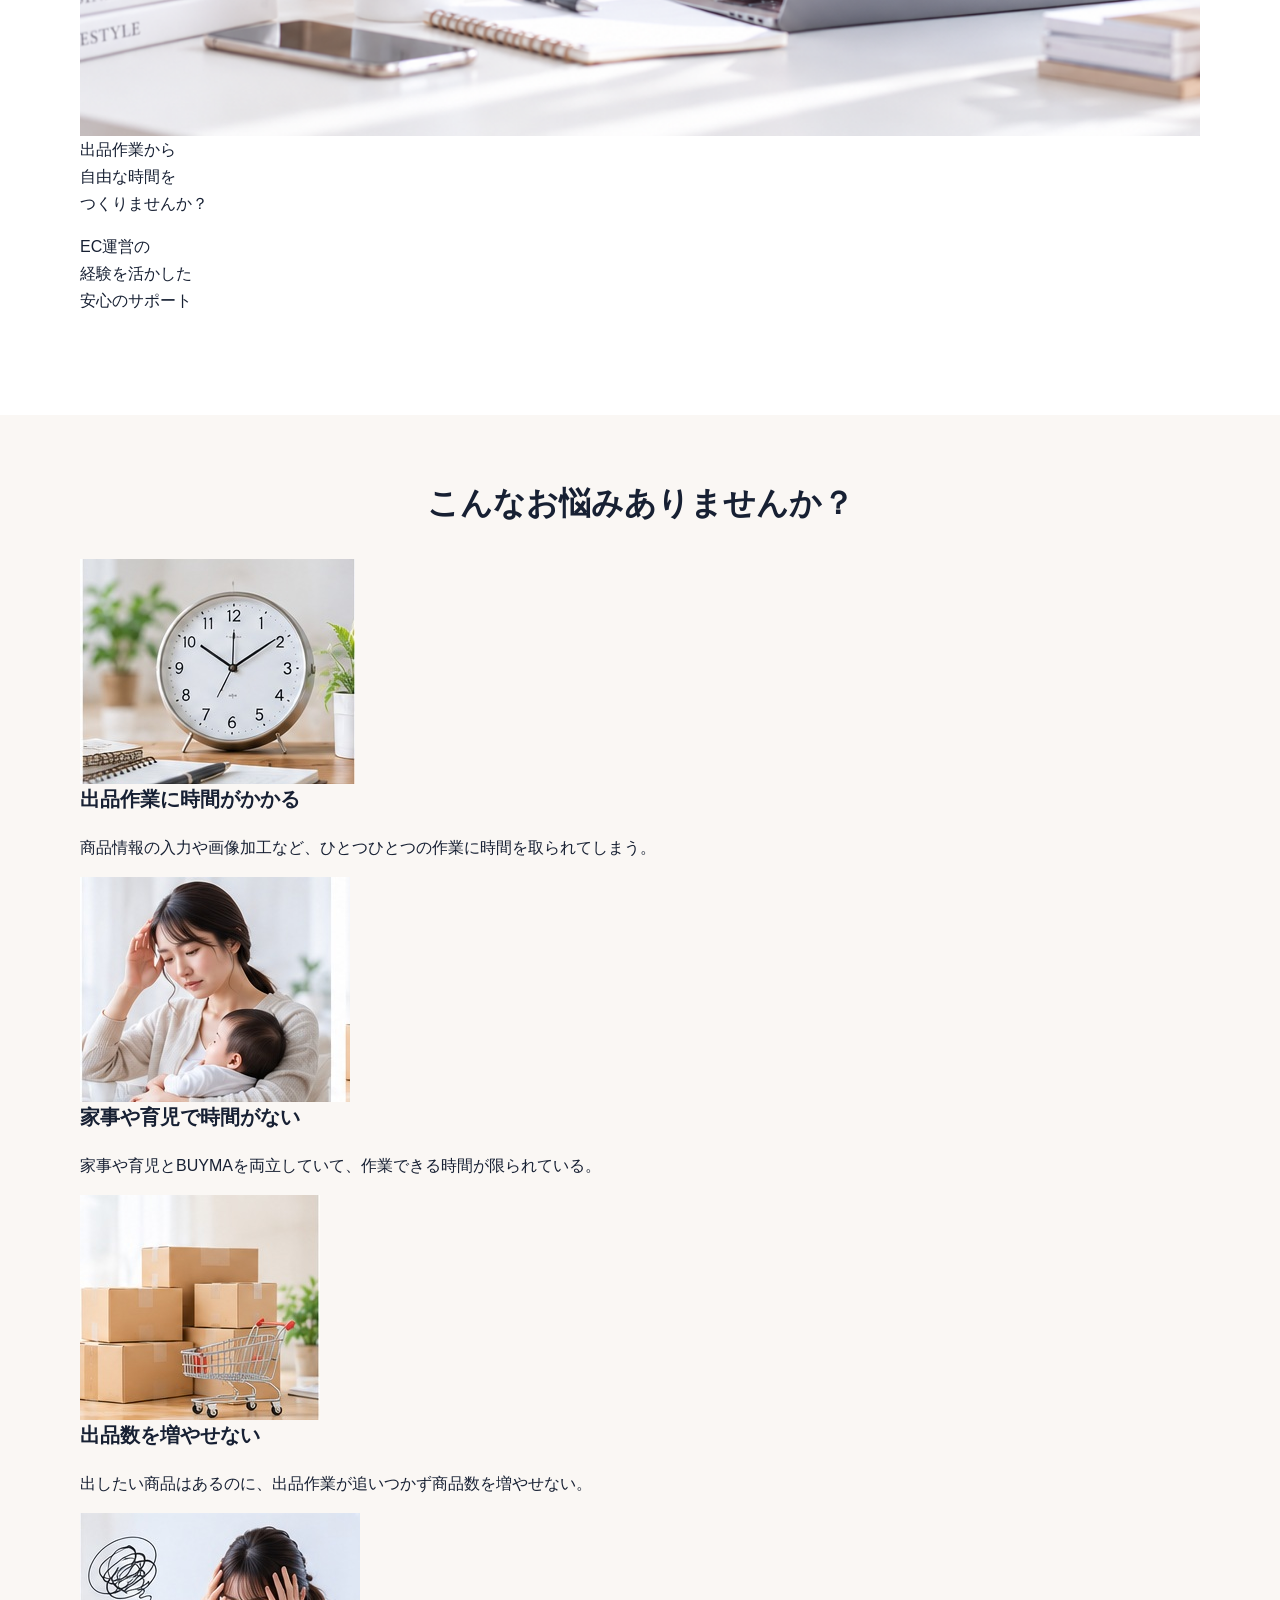
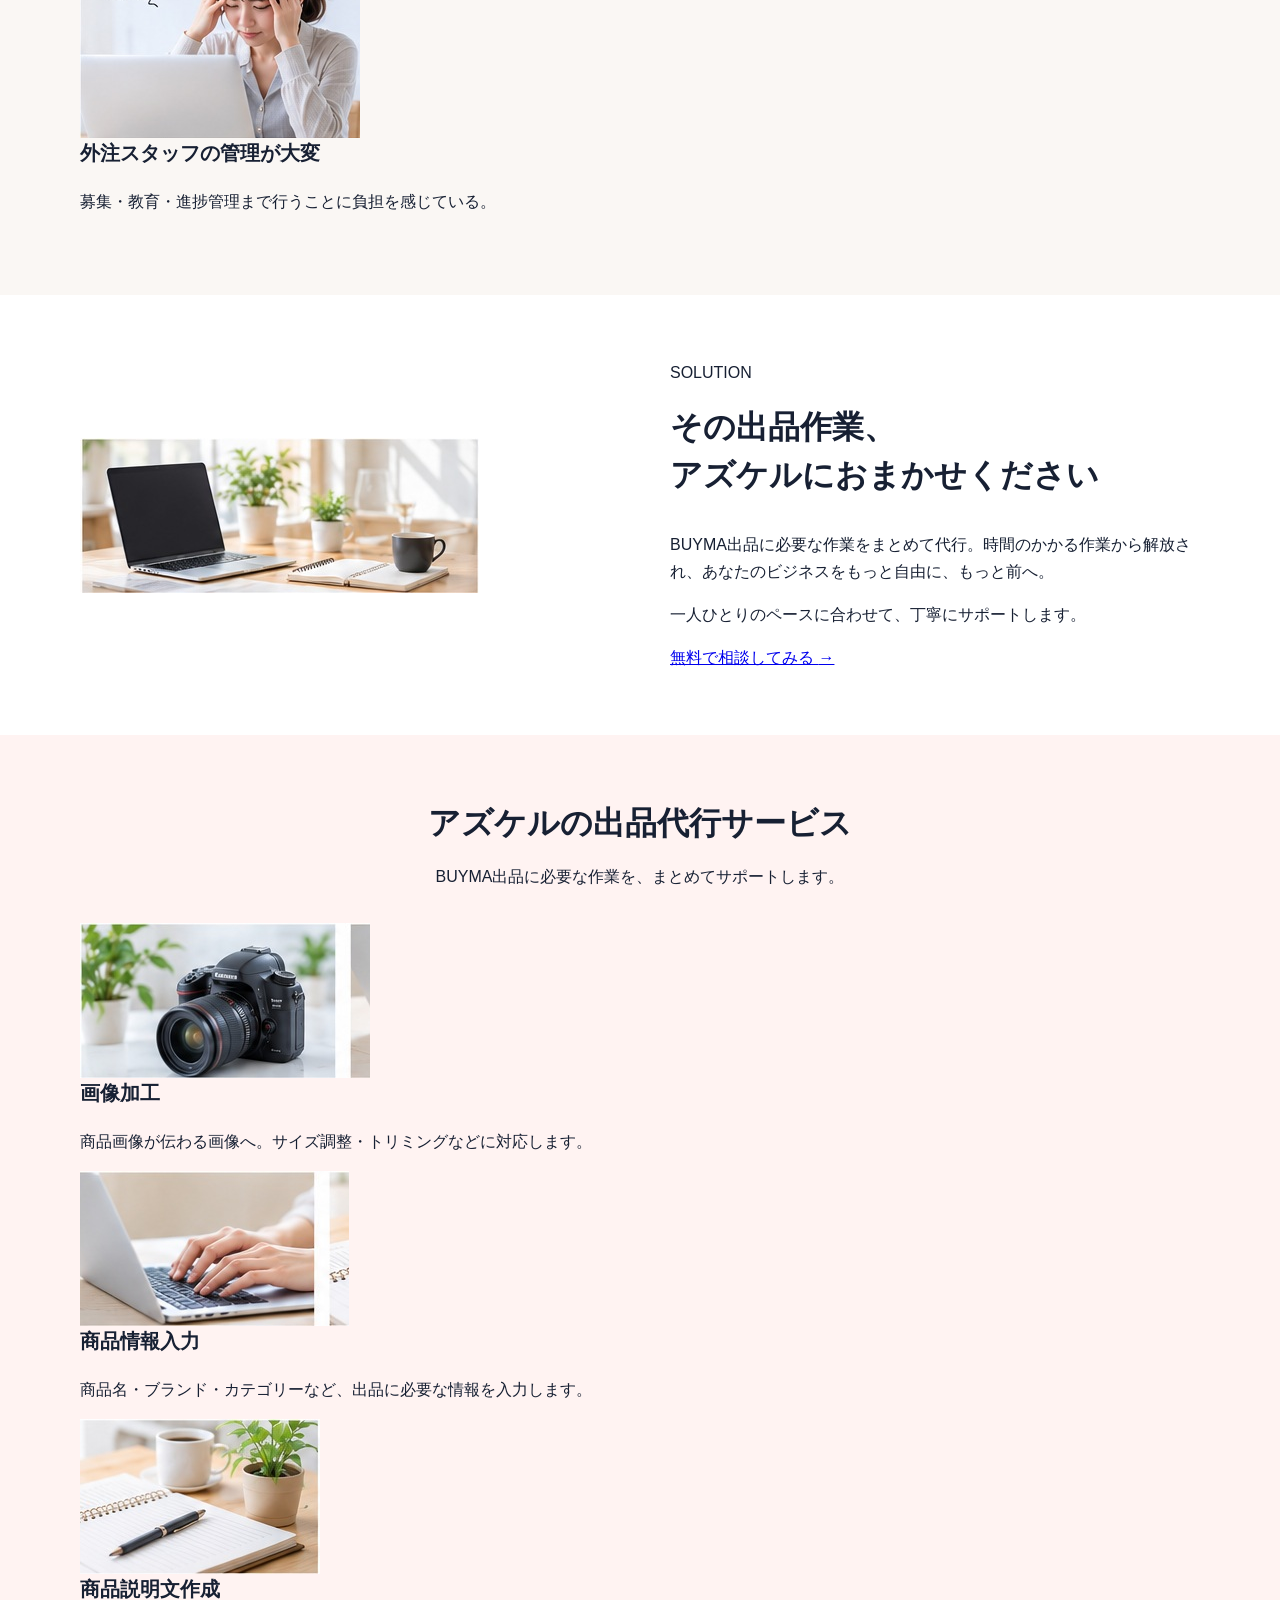
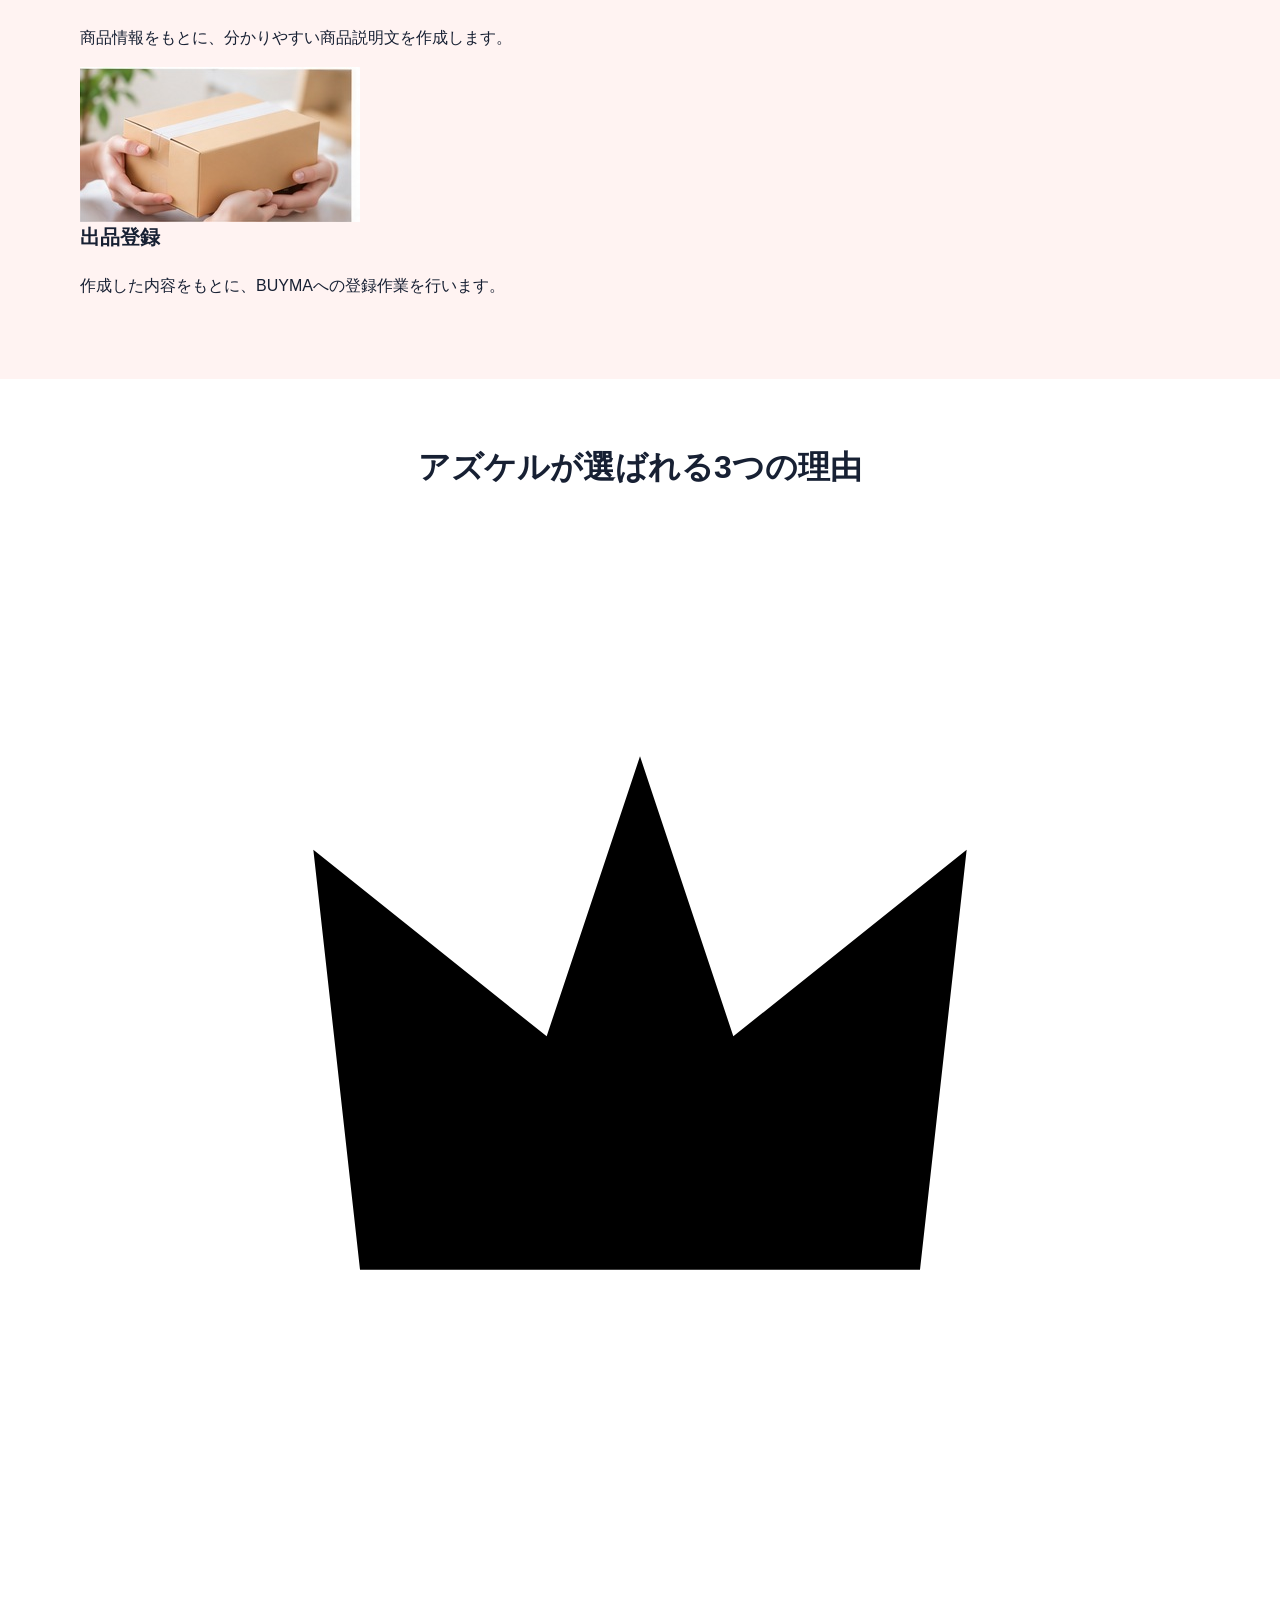
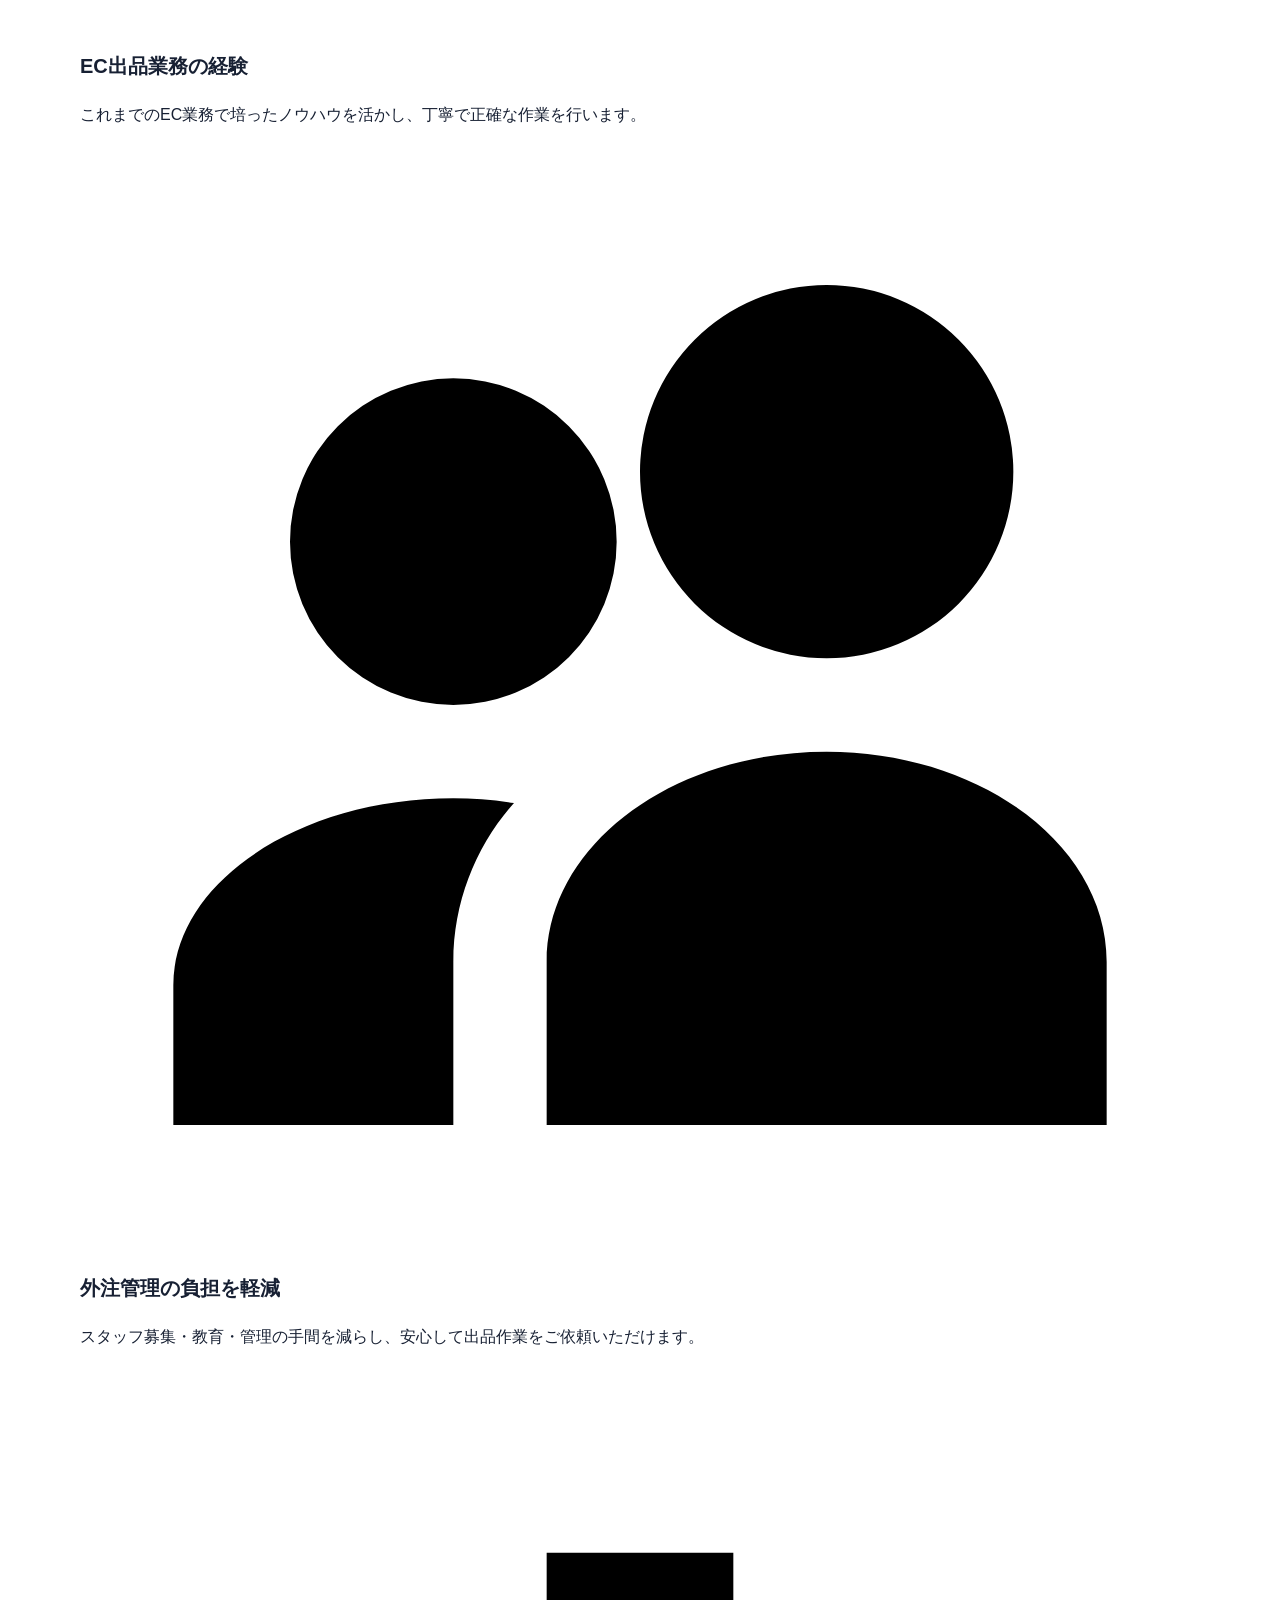
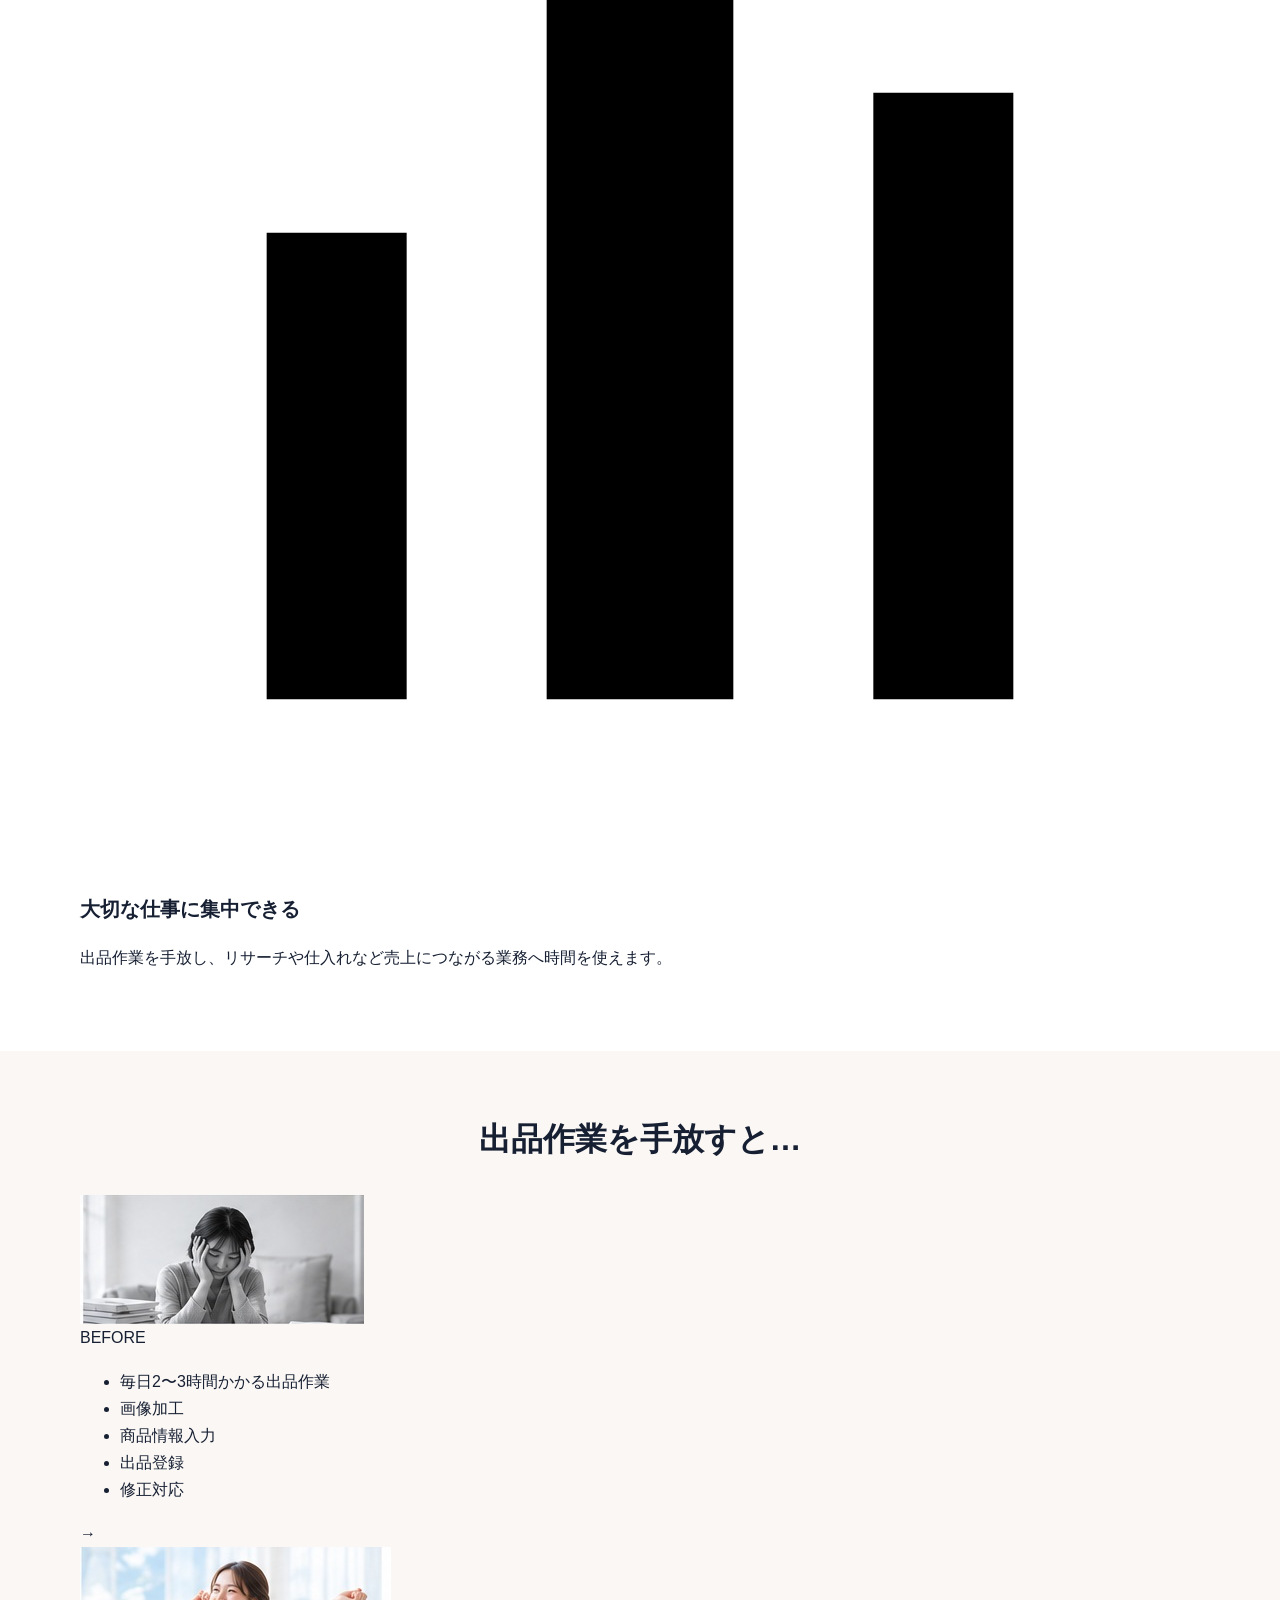
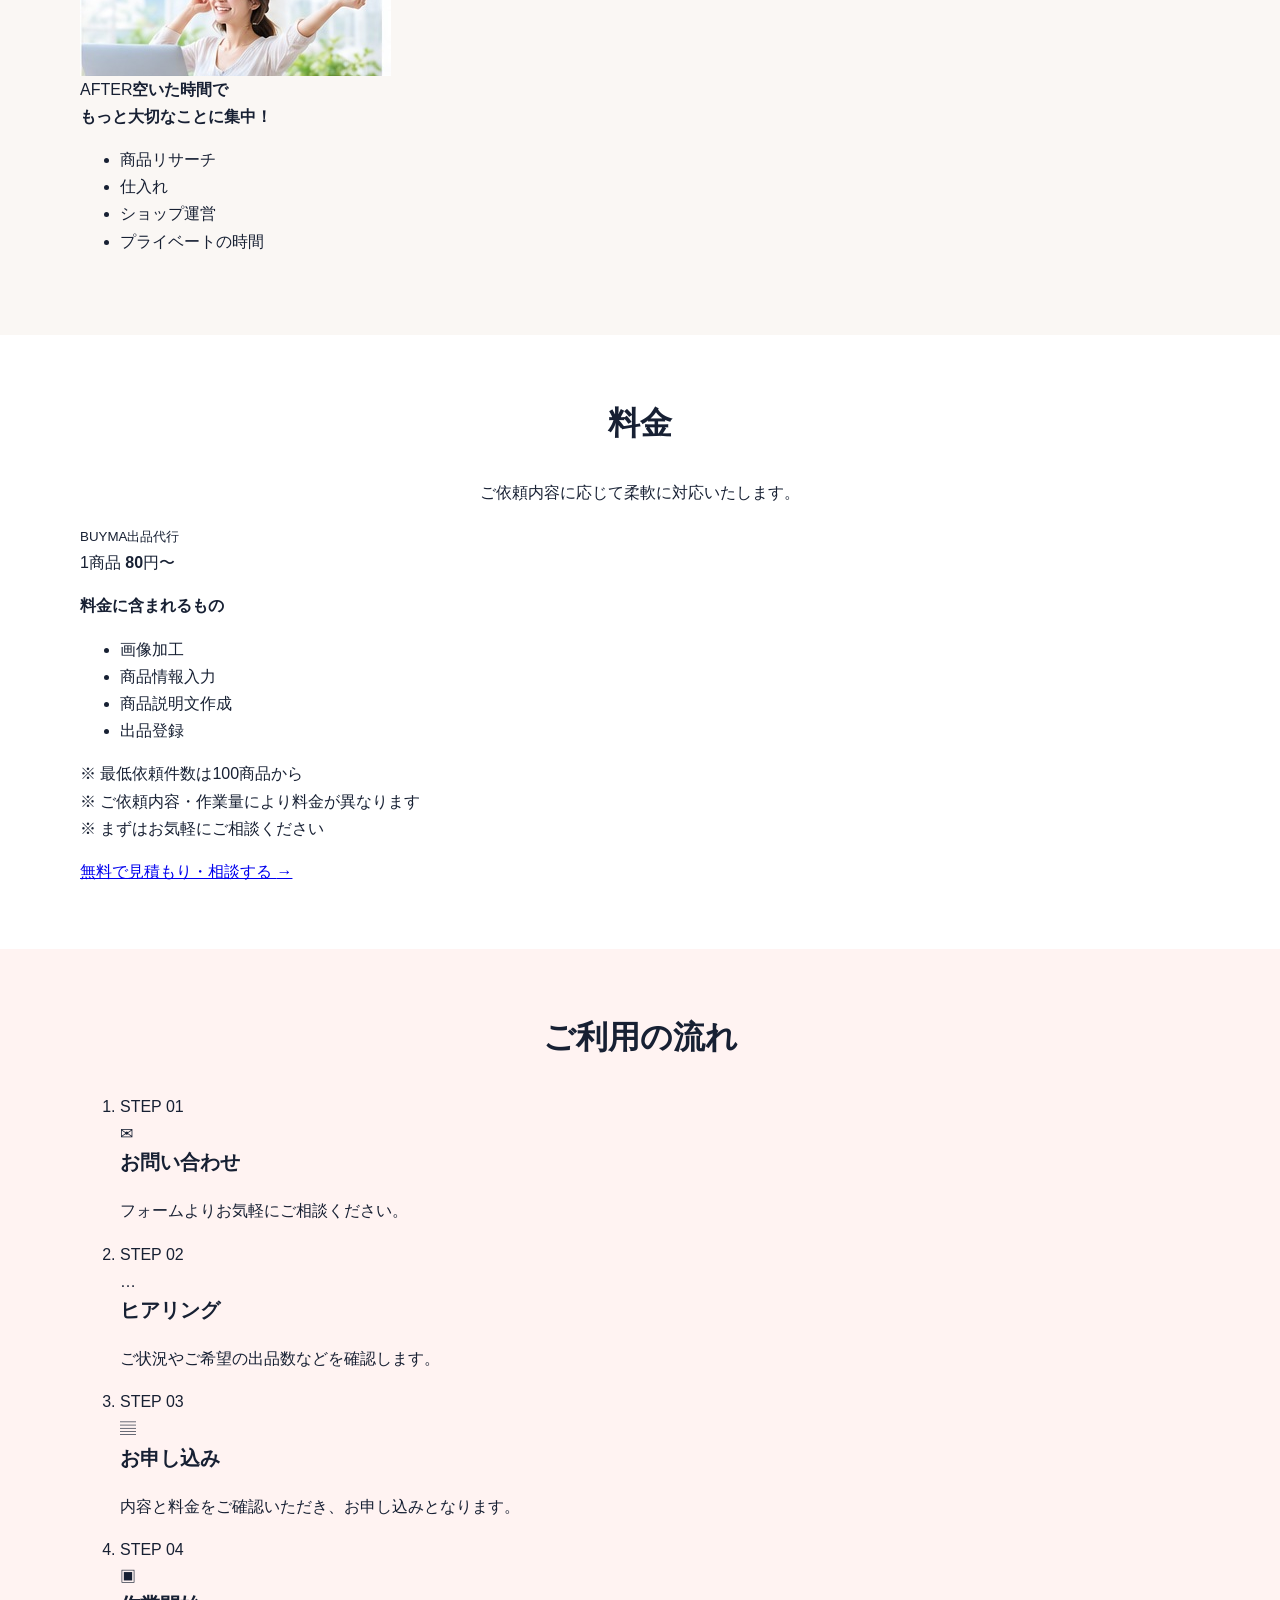
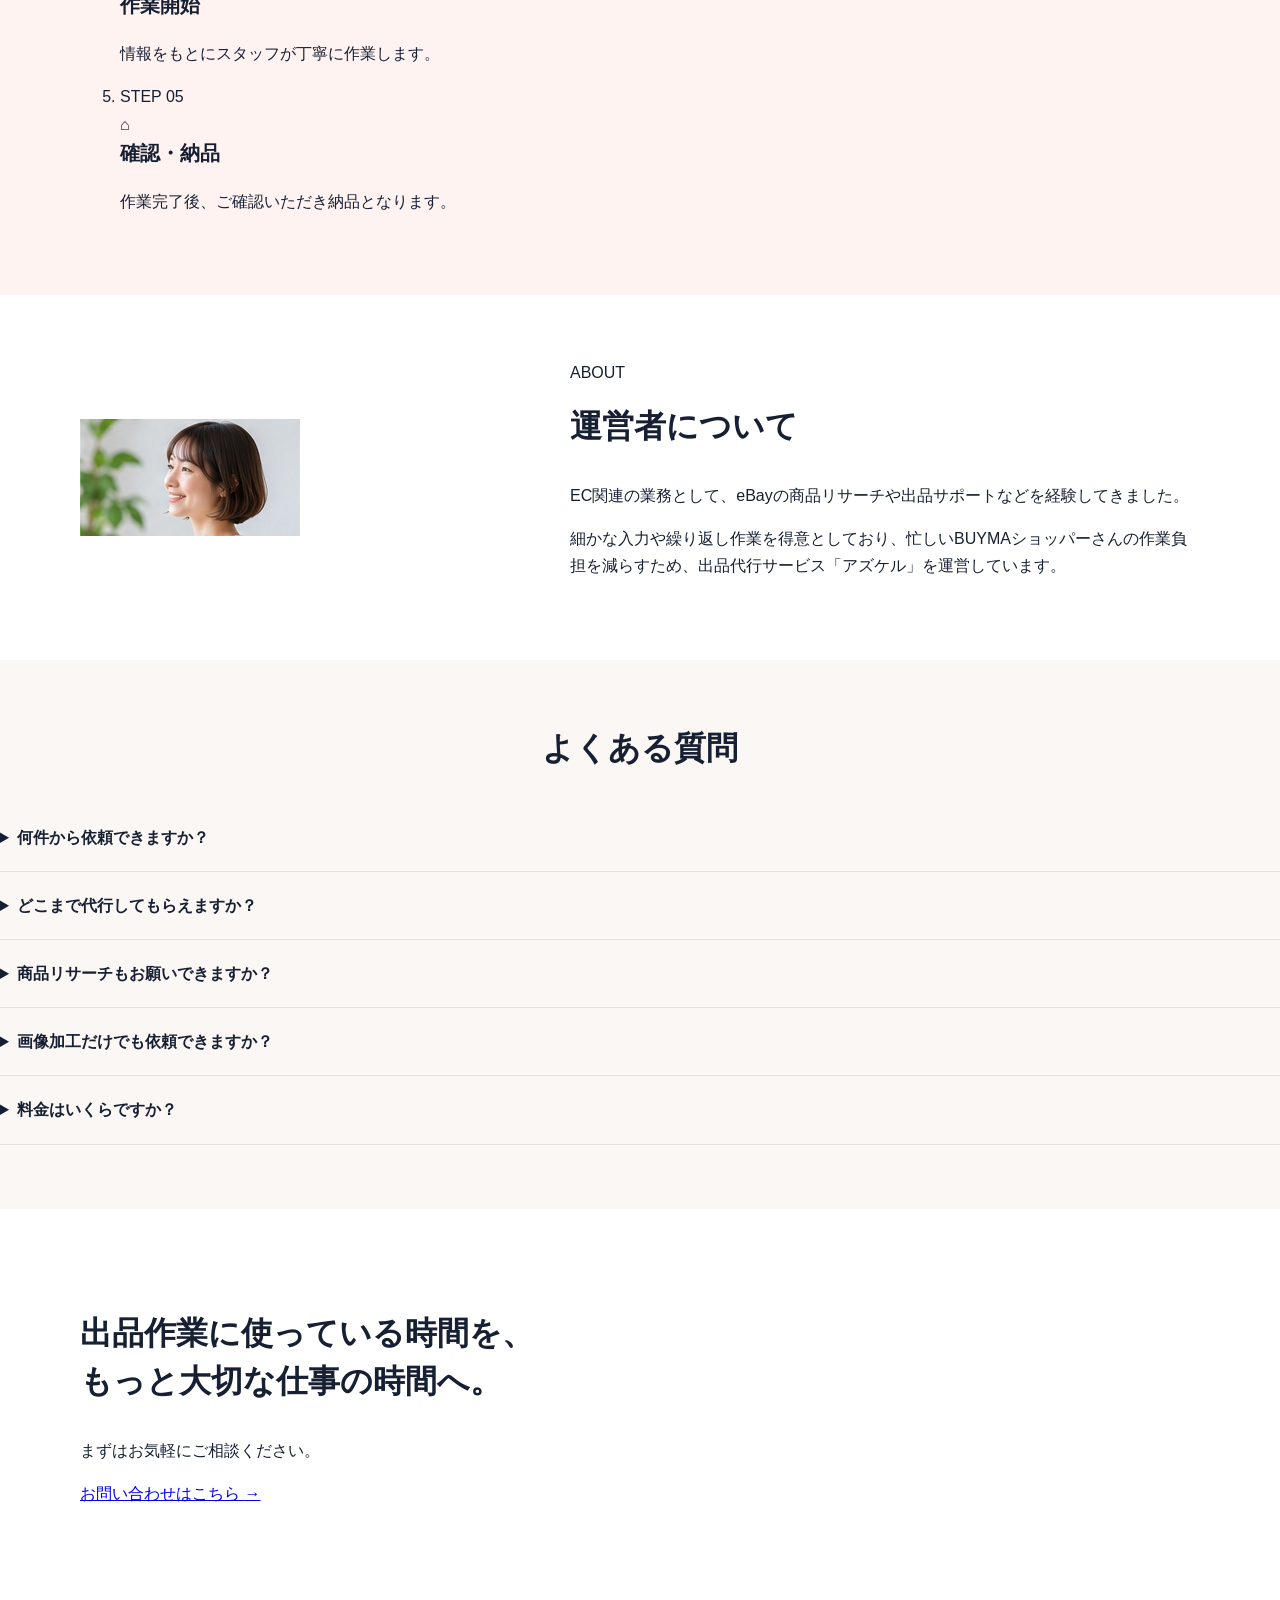
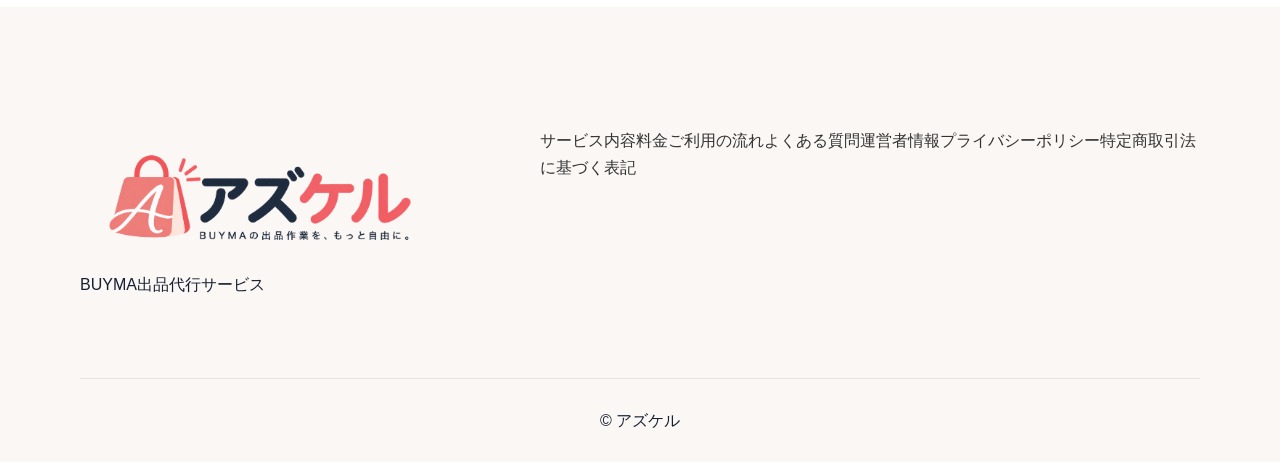
==== commit f81a9eea: "Add files via upload" ====
--- a/index.html
+++ b/index.html
@@ -1,1042 +1,163 @@
 <!DOCTYPE html>
 <html lang="ja">
-
 <head>
   <meta charset="UTF-8">
-
   <meta name="viewport" content="width=device-width, initial-scale=1.0">
-
-  <!-- SEO -->
   <title>アズケル｜BUYMA出品代行サービス</title>
-
-  <meta
-    name="description"
-    content="BUYMAの商品登録や画像加工など、時間のかかる出品作業を代行するサービスです。"
-  >
-
+  <meta name="description" content="BUYMAの商品登録・画像加工・商品説明文作成・出品登録をまとめて代行。出品作業の時間を減らし、大切な業務に集中できる環境づくりをサポートします。">
   <link rel="stylesheet" href="css/style.css">
 </head>
-
-
 <body>
-
-
-<!-- ==================================================
-     HEADER
-
-     PC基準画面幅：1440px
-     コンテンツ最大幅：1120px
-=================================================== -->
-
 <header class="site-header">
-
-  <div class="header-inner">
-
-    <!-- ロゴ -->
-    <a href="/" class="site-logo">
-      <img
-      src="images/logo.png"
-      alt="アズケル"
-      class="site-logo-image"
-    >
-    </a>
-
-
-
-    <!-- PC / スマホ共通ナビ -->
+  <div class="container header-inner">
+    <a href="#top" class="logo"><img src="images/logo.png" alt="アズケル"></a>
     <nav id="global-nav" class="global-nav" aria-label="メインナビゲーション">
-
-      <ul>
-        <li><a href="#service">サービス内容</a></li>
-        <li><a href="#price">料金</a></li>
-        <li><a href="#flow">ご利用の流れ</a></li>
-        <li><a href="#faq">よくある質問</a></li>
-        <li><a href="#about">運営者情報</a></li>
-        <li class="nav-contact"><a href="#contact">お問い合わせ</a></li>
-      </ul>
-
+      <a href="#service">サービス内容</a>
+      <a href="#price">料金</a>
+      <a href="#flow">ご利用の流れ</a>
+      <a href="#faq">よくある質問</a>
+      <a href="#about">運営者情報</a>
     </nav>
-
-    <!-- PC用CTA -->
-    <a href="#contact" class="header-cta">
-      お問い合わせ
-    </a>
-
-    <!-- スマホ用：右上ハンバーガーボタン -->
-    <button
-      class="menu-button"
-      type="button"
-      aria-label="メニューを開く"
-      aria-controls="global-nav"
-      aria-expanded="false"
-    >
-      <span></span>
-      <span></span>
-      <span></span>
-    </button>
-
+    <a class="header-cta" href="https://form.run/@gos-pec--WWlvfseDAS2T5zOHGwQP">お問い合わせ</a>
+    <button class="menu-button" type="button" aria-label="メニューを開く" aria-controls="global-nav" aria-expanded="false"><span></span><span></span><span></span></button>
   </div>
-
 </header>
 
-
-
-<main>
-
-
-  <!-- ==================================================
-       01 HERO / ファーストビュー
-
-       PC配置：
-       左：文章
-       右：メイン画像
-
-       画像表示目安：520 × 430px
-       素材推奨：1040 × 860px
-  =================================================== -->
-
+<main id="top">
   <section class="hero">
-
-    <div class="hero-inner">
-
-
-      <!-- 左：テキスト -->
-      <div class="hero-content">
-
-        <p class="hero-sub">
-          忙しいBUYMAショッパーさんへ
-        </p>
-
-        <h1>
-          BUYMAの出品作業、<br>
-          まとめておまかせください
-        </h1>
-
-        <p class="hero-description">
-          商品登録や画像加工など、
-          時間のかかる出品作業をサポートします。
-          出品作業に使っていた時間を、
-          商品リサーチや仕入れ判断など、
-          より大切な業務に使える環境づくりをお手伝いします。
-        </p>
-
-
-        <div class="hero-buttons">
-
-          <a href="#service">
-            サービス内容を見る
-          </a>
-
-          <a href="#contact">
-            お問い合わせ
-          </a>
-
+    <div class="container hero-grid">
+      <div class="hero-copy">
+        <p class="eyebrow">忙しいBUYMAショッパーさんへ</p>
+        <h1>BUYMAの出品作業を<br><strong>まるごと</strong>代行します</h1>
+        <p class="hero-lead">面倒な商品登録・画像加工・出品作業をお任せ。<br class="pc-only">あなたは仕入れやリサーチなど、売上につながる大切な仕事に集中できます。</p>
+        <div class="hero-points">
+          <span>✓ 1商品80円〜</span>
+          <span>✓ 画像加工も対応</span>
+          <span>✓ 100商品〜受付</span>
         </div>
-
+        <div class="hero-actions">
+          <a class="btn btn-primary" href="https://form.run/@gos-pec--WWlvfseDAS2T5zOHGwQP">無料で相談してみる <b>→</b></a>
+          <a class="btn btn-outline" href="#service">サービス内容を見る</a>
+        </div>
       </div>
-
-
-      <!-- 右：メイン画像 -->
-
-       <div class="hero-image">
-
-  <img
-    src="images/hero.png"
-    alt="BUYMA出品作業をサポートするサービスのイメージ"
-    width="520"
-    height="430"
-  >
-
+      <div class="hero-visual">
+        <img src="images/hero.png" alt="BUYMA出品作業をサポートするサービスのイメージ">
+        <p class="hero-message">出品作業から<br>自由な時間を<br>つくりませんか？</p>
+        <div class="hero-badge">EC運営の<br>経験を活かした<br>安心のサポート</div>
       </div>
-
     </div>
-
   </section>
 
-
-
-  <!-- ==================================================
-       02 PROBLEMS / お悩み
-
-       PC：4カラム
-
-       各画像：
-       表示 120 × 120px
-       素材 240 × 240px
-  =================================================== -->
-
-  <section class="problems">
-
+  <section class="section problems">
     <div class="container">
-
-      <h2>
-        こんなお悩みありませんか？
-      </h2>
-
-
-      <div class="problem-list">
-
-
-        <article class="problem-item">
-
-          <div class="problem-image">
-            <img
-              src="images/02_problem_time.jpg"
-              alt="出品作業に時間がかかるイメージ"
-              width="120"
-              height="120"
-            >
-          </div>
-
-          <h3>
-            出品作業に時間がかかる
-          </h3>
-
-          <p>
-            商品情報の入力や画像加工など、
-            ひとつひとつの出品作業に時間を取られてしまう。
-          </p>
-
-        </article>
-
-
-
-        <article class="problem-item">
-
-          <div class="problem-image">
-            <img
-              src="images/03_problem_childcare.jpg"
-              alt="家事や育児で時間がないイメージ"
-              width="120"
-              height="120"
-            >
-          </div>
-
-          <h3>
-            家事や育児で時間がない
-          </h3>
-
-          <p>
-            家事や育児とBUYMAを両立しているため、
-            作業できる時間が限られている。
-          </p>
-
-        </article>
-
-
-
-        <article class="problem-item">
-
-          <div class="problem-image">
-            <img
-              src="images/04_problem_items.jpg"
-              alt="出品数を増やせないイメージ"
-              width="120"
-              height="120"
-            >
-          </div>
-
-          <h3>
-            出品数を増やせない
-          </h3>
-
-          <p>
-            出したい商品はあるのに、
-            出品作業が追いつかず商品数を増やせない。
-          </p>
-
-        </article>
-
-
-
-        <article class="problem-item">
-
-          <div class="problem-image">
-            <img
-              src="images/05_problem_management.jpg"
-              alt="外注スタッフの管理が大変なイメージ"
-              width="120"
-              height="120"
-            >
-          </div>
-
-          <h3>
-            外注スタッフの管理が大変
-          </h3>
-
-          <p>
-            外注スタッフを自分で募集して、
-            教育や進捗管理まで行うことに負担を感じている。
-          </p>
-
-        </article>
-
-
+      <h2>こんなお悩みありませんか？</h2>
+      <div class="problem-grid">
+        <article><img src="images/02_problem_time.jpg" alt="出品作業に時間がかかるイメージ"><h3>出品作業に時間がかかる</h3><p>商品情報の入力や画像加工など、ひとつひとつの作業に時間を取られてしまう。</p></article>
+        <article><img src="images/03_problem_childcare.jpg" alt="家事や育児で時間がないイメージ"><h3>家事や育児で時間がない</h3><p>家事や育児とBUYMAを両立していて、作業できる時間が限られている。</p></article>
+        <article><img src="images/04_problem_items.jpg" alt="出品数を増やせないイメージ"><h3>出品数を増やせない</h3><p>出したい商品はあるのに、出品作業が追いつかず商品数を増やせない。</p></article>
+        <article><img src="images/05_problem_management.jpg" alt="外注スタッフの管理が大変なイメージ"><h3>外注スタッフの管理が大変</h3><p>募集・教育・進捗管理まで行うことに負担を感じている。</p></article>
       </div>
-
     </div>
-
   </section>
 
-
-
-  <!-- ==================================================
-       03 SOLUTION / 解決策
-
-       PC：
-       左：画像
-       右：文章
-
-       画像表示：520 × 360px
-       素材推奨：1040 × 720px
-  =================================================== -->
-
-  <section class="solution">
-
-    <div class="container">
-
-
-      <div class="solution-image">
-
-        <img
-          src="images/06_solution.jpg"
-          alt="出品作業を外注して時間を生み出すイメージ"
-          width="520"
-          height="360"
-        >
-
+  <section class="section solution">
+    <div class="container solution-grid">
+      <img src="images/06_solution.jpg" alt="出品作業を外注して時間を生み出すイメージ">
+      <div>
+        <p class="section-label">SOLUTION</p>
+        <h2>その出品作業、<br>アズケルにおまかせください</h2>
+        <p>BUYMA出品に必要な作業をまとめて代行。時間のかかる作業から解放され、あなたのビジネスをもっと自由に、もっと前へ。</p>
+        <p>一人ひとりのペースに合わせて、丁寧にサポートします。</p>
+        <a class="btn btn-primary btn-small" href="https://form.run/@gos-pec--WWlvfseDAS2T5zOHGwQP">無料で相談してみる <b>→</b></a>
       </div>
-
-
-      <div class="solution-content">
-
-        <h2>
-          その出品作業、アズケルにおまかせください
-        </h2>
-
-        <p>
-          BUYMAの出品に必要な商品情報の入力や画像加工など、
-          繰り返し発生する作業を代行します。
-        </p>
-
-        <p>
-          出品作業を手放すことで、
-          商品リサーチや仕入れ判断など、
-          ご自身にしかできない業務へ時間を使いやすくなります。
-        </p>
-
-        <a href="#service">
-          サービス内容を見る
-        </a>
-
-      </div>
-
-
     </div>
-
   </section>
 
-
-
-  <!-- ==================================================
-       04 SERVICE / サービス内容
-
-       PC：4カラム
-
-       各画像：
-       表示 250 × 170px
-       素材 500 × 340px
-  =================================================== -->
-
-  <section id="service" class="service">
-
+  <section id="service" class="section service">
     <div class="container">
-
-      <h2>
-        BUYMA出品代行サービス
-      </h2>
-
-      <p class="section-intro">
-        BUYMAへの出品に伴う、
-        時間のかかる作業をまとめてサポートします。
-      </p>
-
-
-      <div class="service-list">
-
-
-        <article class="service-item">
-
-          <div class="service-image">
-            <img src="images/07_service_image.jpg" alt="画像加工のイメージ" width="250" height="170">
-          </div>
-
-          <h3>
-            画像加工
-          </h3>
-
-          <p>
-            出品に使用する商品画像を、
-            指定されたルールに沿って加工します。
-          </p>
-
-        </article>
-
-
-
-        <article class="service-item">
-
-          <div class="service-image">
-            <img src="images/08_service_input.jpg" alt="商品情報入力のイメージ" width="250" height="170">
-          </div>
-
-          <h3>
-            商品情報入力
-          </h3>
-
-          <p>
-            商品名・ブランド・カテゴリーなど、
-            出品に必要な情報を入力します。
-          </p>
-
-        </article>
-
-
-
-        <article class="service-item">
-
-          <div class="service-image">
-            <img src="images/09_service_description.jpg" alt="商品説明文作成のイメージ" width="250" height="170">
-          </div>
-
-          <h3>
-            商品説明文作成
-          </h3>
-
-          <p>
-            ご提供いただいた商品情報をもとに、
-            出品ページへ掲載する文章を作成します。
-          </p>
-
-        </article>
-
-
-
-        <article class="service-item">
-
-          <div class="service-image">
-            <img src="images/10_service_registration.jpg" alt="出品登録のイメージ" width="250" height="170">
-          </div>
-
-          <h3>
-            出品登録
-          </h3>
-
-          <p>
-            必要な情報をまとめて、
-            出品ページへの登録作業を行います。
-          </p>
-
-        </article>
-
-
+      <h2>アズケルの出品代行サービス</h2>
+      <p class="section-intro">BUYMA出品に必要な作業を、まとめてサポートします。</p>
+      <div class="service-grid">
+        <article><img src="images/07_service_image.jpg" alt="画像加工のイメージ"><h3>画像加工</h3><p>商品画像が伝わる画像へ。サイズ調整・トリミングなどに対応します。</p></article>
+        <article><img src="images/08_service_input.jpg" alt="商品情報入力のイメージ"><h3>商品情報入力</h3><p>商品名・ブランド・カテゴリーなど、出品に必要な情報を入力します。</p></article>
+        <article><img src="images/09_service_description.jpg" alt="商品説明文作成のイメージ"><h3>商品説明文作成</h3><p>商品情報をもとに、分かりやすい商品説明文を作成します。</p></article>
+        <article><img src="images/10_service_registration.jpg" alt="出品登録のイメージ"><h3>出品登録</h3><p>作成した内容をもとに、BUYMAへの登録作業を行います。</p></article>
       </div>
-
-
-      <div class="service-not-supported">
-
-        <h3>
-          対応していない業務
-        </h3>
-
-        <ul>
-          <li>商品リサーチ</li>
-          <li>商品の買付</li>
-          <li>お客様対応</li>
-          <li>在庫確認</li>
-        </ul>
-
-      </div>
-
     </div>
-
   </section>
 
-
-
-  <!-- ==================================================
-       05 FEATURES / 特徴
-
-       PC：3カラム
-
-       各画像：
-       表示 330 × 220px
-       素材 660 × 440px
-  =================================================== -->
-
-  <section class="features">
-
+  <section class="section features">
     <div class="container">
-
-      <h2>
-        アズケルの特徴
-      </h2>
-
-
-      <div class="feature-list">
-
-
-        <article class="feature-item">
-
-          <div class="feature-image">
-            <img src="images/11_feature_experience.jpg" alt="EC出品業務の経験イメージ" width="330" height="220">
-          </div>
-
-          <h3>
-            EC出品業務の経験
-          </h3>
-
-          <p>
-            eBayの商品リサーチや出品サポートなど、
-            ECに関する作業経験を活かして対応します。
-          </p>
-
-        </article>
-
-
-
-        <article class="feature-item">
-
-          <div class="feature-image">
-            <img src="images/12_feature_management.jpg" alt="外注管理の負担を軽減するイメージ" width="330" height="220">
-          </div>
-
-          <h3>
-            外注管理の負担を軽減
-          </h3>
-
-          <p>
-            ご自身でスタッフを募集し、
-            教育や管理をする手間を減らせます。
-          </p>
-
-        </article>
-
-
-
-        <article class="feature-item">
-
-          <div class="feature-image">
-            <img src="images/13_feature_focus.jpg" alt="大切な仕事に集中するイメージ" width="330" height="220">
-          </div>
-
-          <h3>
-            大切な仕事に集中
-          </h3>
-
-          <p>
-            出品作業を任せることで、
-            リサーチや仕入れ判断などに時間を使いやすくなります。
-          </p>
-
-        </article>
-
-
+      <h2>アズケルが選ばれる3つの理由</h2>
+      <div class="feature-grid">
+        <article><div class="icon-wrap"><svg viewBox="0 0 24 24" aria-hidden="true"><path d="M4 18h16M6 16l-1-9 5 4 2-6 2 6 5-4-1 9H6Z"/></svg></div><h3>EC出品業務の経験</h3><p>これまでのEC業務で培ったノウハウを活かし、丁寧で正確な作業を行います。</p></article>
+        <article><div class="icon-wrap"><svg viewBox="0 0 24 24" aria-hidden="true"><path d="M16 11a4 4 0 1 0 0-8 4 4 0 0 0 0 8ZM8 12a3.5 3.5 0 1 0 0-7 3.5 3.5 0 0 0 0 7Zm8 1c-3.3 0-6 2-6 4.5V21h12v-3.5C22 15 19.3 13 16 13ZM8 14c-3.3 0-6 1.8-6 4v3h6v-3.5c0-1.3.5-2.5 1.3-3.4A9 9 0 0 0 8 14Z"/></svg></div><h3>外注管理の負担を軽減</h3><p>スタッフ募集・教育・管理の手間を減らし、安心して出品作業をご依頼いただけます。</p></article>
+        <article><div class="icon-wrap"><svg viewBox="0 0 24 24" aria-hidden="true"><path d="M4 20h3V10H4v10Zm6 0h4V4h-4v16Zm7 0h3V7h-3v13Z"/></svg></div><h3>大切な仕事に集中できる</h3><p>出品作業を手放し、リサーチや仕入れなど売上につながる業務へ時間を使えます。</p></article>
       </div>
-
     </div>
-
   </section>
 
-
-
-  <!-- ==================================================
-       06 BEFORE / AFTER
-
-       画像：
-       表示 430 × 260px
-       素材 860 × 520px
-  =================================================== -->
-
-  <section class="before-after">
-
+  <section class="section before-after">
     <div class="container">
-
-      <h2>
-        出品作業を手放すと…
-      </h2>
-
-
-      <div class="before-after-wrapper">
-
-
-        <div class="before">
-
-          <h3>
-            BEFORE
-          </h3>
-
-          <div class="before-image">
-            <img src="images/14_before.jpg" alt="出品作業に追われている状態のイメージ" width="430" height="260">
-          </div>
-
-          <p>
-            限られた作業時間の多くを、
-            商品登録や画像加工などの出品作業に使っている。
-          </p>
-
-        </div>
-
-
-        <div class="before-after-arrow" aria-hidden="true">
-          →
-        </div>
-
-
-        <div class="after">
-
-          <h3>
-            AFTER
-          </h3>
-
-          <div class="after-image">
-            <img src="images/15_after.jpg" alt="出品作業を任せて時間に余裕ができたイメージ" width="430" height="260">
-          </div>
-
-          <p>
-            出品作業を任せることで、
-            商品リサーチや仕入れ判断などに時間を使える。
-          </p>
-
-        </div>
-
-
+      <h2>出品作業を手放すと…</h2>
+      <div class="ba-grid">
+        <div class="ba-card before-card"><img src="images/14_before.jpg" alt="出品作業に追われている状態のイメージ"><div><span>BEFORE</span><ul><li>毎日2〜3時間かかる出品作業</li><li>画像加工</li><li>商品情報入力</li><li>出品登録</li><li>修正対応</li></ul></div></div>
+        <div class="ba-arrow">→</div>
+        <div class="ba-card after-card"><img src="images/15_after.jpg" alt="出品作業を任せて時間に余裕ができたイメージ"><div class="after-panel"><span>AFTER</span><strong>空いた時間で<br>もっと大切なことに集中！</strong><ul><li>商品リサーチ</li><li>仕入れ</li><li>ショップ運営</li><li>プライベートの時間</li></ul></div></div>
       </div>
-
     </div>
-
   </section>
 
-
-
-  <!-- ==================================================
-       07 PRICE / 料金
-  =================================================== -->
-
-  <section id="price" class="price">
-
+  <section id="price" class="section price">
     <div class="container">
-
-      <h2>
-        料金
-      </h2>
-
-      <p class="section-intro">
-        ご依頼内容や出品件数に応じてご案内します。
-      </p>
-
-
-      <div class="price-list">
-
-        <article class="price-plan">
-
-          <h3>
-            BUYMA出品代行
-          </h3>
-
-          <p class="price-value">
-            1商品 80円〜
-          </p>
-
-          <ul>
-            <li>画像加工</li>
-            <li>商品情報入力</li>
-            <li>商品説明文作成</li>
-            <li>出品登録</li>
-          </ul>
-
-          <p class="price-discount">
-            <strong>まとめてご依頼の場合は割引あり</strong><br>
-            50商品〜 / 100商品〜など、<br>
-            ご依頼件数に応じてお見積りいたします。
-          </p>
-
-          <p class="price-note">
-            まずはお気軽にご相談ください
-          </p>
-
-          <a href="https://form.run/@gos-pec--WWlvfseDAS2T5zOHGwQP">
-            料金について相談する
-          </a>
-
-        </article>
-
+      <h2>料金</h2>
+      <p class="section-intro">ご依頼内容に応じて柔軟に対応いたします。</p>
+      <div class="price-box">
+        <div class="price-main"><small>BUYMA出品代行</small><p>1商品 <strong>80</strong>円〜</p></div>
+        <div class="price-included"><b>料金に含まれるもの</b><ul><li>画像加工</li><li>商品情報入力</li><li>商品説明文作成</li><li>出品登録</li></ul></div>
+        <div class="price-action"><p>※ 最低依頼件数は100商品から<br>※ ご依頼内容・作業量により料金が異なります<br>※ まずはお気軽にご相談ください</p><a class="btn btn-primary" href="https://form.run/@gos-pec--WWlvfseDAS2T5zOHGwQP">無料で見積もり・相談する <b>→</b></a></div>
       </div>
-
     </div>
-
   </section>
 
-
-
-  <!-- ==================================================
-       08 FLOW / ご利用の流れ
-
-       PC：横5STEP
-  =================================================== -->
-
-  <section id="flow" class="flow">
-
-    <div class="container">
-
-      <h2>
-        ご利用の流れ
-      </h2>
-
-      <ol class="flow-list">
-
-        <li>
-          <div class="flow-image">
-            <img src="images/16_flow_01.jpg" alt="お問い合わせのイメージ" width="160" height="120">
-          </div>
-
-          <span>STEP 01</span>
-
-          <h3>お問い合わせ</h3>
-
-          <p>
-            お問い合わせフォームよりご相談ください。
-          </p>
-        </li>
-
-
-        <li>
-          <div class="flow-image">
-            <img src="images/17_flow_02.jpg" alt="ヒアリングのイメージ" width="160" height="120">
-          </div>
-
-          <span>STEP 02</span>
-
-          <h3>ヒアリング</h3>
-
-          <p>
-            ご希望の作業内容や出品件数などを確認します。
-          </p>
-        </li>
-
-
-        <li>
-          <div class="flow-image">
-            <img src="images/18_flow_03.jpg" alt="お申し込みのイメージ" width="160" height="120">
-          </div>
-
-          <span>STEP 03</span>
-
-          <h3>お申し込み</h3>
-
-          <p>
-            内容と料金をご確認いただき、お申し込みとなります。
-          </p>
-        </li>
-
-
-        <li>
-          <div class="flow-image">
-            <img src="images/19_flow_04.jpg" alt="作業開始のイメージ" width="160" height="120">
-          </div>
-
-          <span>STEP 04</span>
-
-          <h3>作業開始</h3>
-
-          <p>
-            お預かりした情報をもとに作業を開始します。
-          </p>
-        </li>
-
-
-        <li>
-          <div class="flow-image">
-            <img src="images/20_flow_05.jpg" alt="確認・納品のイメージ" width="160" height="120">
-          </div>
-
-          <span>STEP 05</span>
-
-          <h3>確認・納品</h3>
-
-          <p>
-            作業内容をご確認いただき、納品となります。
-          </p>
-        </li>
-
+  <section id="flow" class="section flow">
+    <div class="container"><h2>ご利用の流れ</h2>
+      <ol class="flow-grid">
+        <li><span>STEP 01</span><div class="flow-icon">✉</div><h3>お問い合わせ</h3><p>フォームよりお気軽にご相談ください。</p></li>
+        <li><span>STEP 02</span><div class="flow-icon">…</div><h3>ヒアリング</h3><p>ご状況やご希望の出品数などを確認します。</p></li>
+        <li><span>STEP 03</span><div class="flow-icon">▤</div><h3>お申し込み</h3><p>内容と料金をご確認いただき、お申し込みとなります。</p></li>
+        <li><span>STEP 04</span><div class="flow-icon">▣</div><h3>作業開始</h3><p>情報をもとにスタッフが丁寧に作業します。</p></li>
+        <li><span>STEP 05</span><div class="flow-icon">⌂</div><h3>確認・納品</h3><p>作業完了後、ご確認いただき納品となります。</p></li>
       </ol>
-
     </div>
-
   </section>
 
-
-
-  <!-- ==================================================
-       09 ABOUT / 運営者
-
-       写真：
-       表示 380 × 380px
-       素材 760 × 760px
-  =================================================== -->
-
-  <section id="about" class="about">
-
-    <div class="container">
-
-
-      <div class="about-image">
-
-        <img
-          src="images/21_about.jpg"
-          alt="運営者プロフィールのイメージ"
-          width="380"
-          height="380"
-        >
-
-      </div>
-
-
-      <div class="about-content">
-
-        <h2>
-          運営者について
-        </h2>
-
-        <p>
-          EC関連の業務として、
-          eBayの商品リサーチや出品サポートなどを経験してきました。
-        </p>
-
-        <p>
-          細かな入力や繰り返し作業を得意としており、
-          忙しいBUYMAショッパーさんの作業負担を減らすため、
-          出品代行サービス「アズケル」を運営しています。
-        </p>
-
-      </div>
-
-
+  <section id="about" class="section about">
+    <div class="container about-grid">
+      <img src="images/21_about.jpg" alt="運営者プロフィールのイメージ">
+      <div><p class="section-label">ABOUT</p><h2>運営者について</h2><p>EC関連の業務として、eBayの商品リサーチや出品サポートなどを経験してきました。</p><p>細かな入力や繰り返し作業を得意としており、忙しいBUYMAショッパーさんの作業負担を減らすため、出品代行サービス「アズケル」を運営しています。</p></div>
     </div>
-
   </section>
 
-
-
-  <!-- ==================================================
-       10 FAQ
-  =================================================== -->
-
-  <section id="faq" class="faq">
-
-    <div class="container">
-
-      <h2>
-        よくある質問
-      </h2>
-
-
-      <div class="faq-list">
-
-
-        <details>
-
-          <summary>
-            何件から依頼できますか？
-          </summary>
-
-          <p>
-            １００件からお受けいたします。
-          </p>
-
-        </details>
-
-
-
-        <details>
-
-          <summary>
-            どこまで代行してもらえますか？
-          </summary>
-
-          <p>
-            画像加工、商品情報入力、商品説明文の作成、
-            出品登録などを予定しています。
-          </p>
-
-        </details>
-
-
-
-        <details>
-
-          <summary>
-            商品リサーチもお願いできますか？
-          </summary>
-
-          <p>
-            申し訳ございませんが、商品リサーチは対応しておりません。
-          </p>
-
-        </details>
-
-
-
-        <details>
-
-          <summary>
-            画像加工だけでも依頼できますか？
-          </summary>
-
-          <p>
-            はい、承ります。
-          </p>
-
-        </details>
-
-
-
-        <details>
-
-          <summary>
-            料金はいくらですか？
-          </summary>
-
-          <p>
-            料金体系は１品８０円です。
-          </p>
-
-        </details>
-
-
-      </div>
-
+  <section id="faq" class="section faq">
+    <div class="faq-wrap"><h2>よくある質問</h2>
+      <details><summary>何件から依頼できますか？</summary><p>100件からお受けいたします。</p></details>
+      <details><summary>どこまで代行してもらえますか？</summary><p>画像加工、商品情報入力、商品説明文作成、出品登録などに対応します。</p></details>
+      <details><summary>商品リサーチもお願いできますか？</summary><p>申し訳ございませんが、商品リサーチは対応しておりません。</p></details>
+      <details><summary>画像加工だけでも依頼できますか？</summary><p>はい、承ります。</p></details>
+      <details><summary>料金はいくらですか？</summary><p>BUYMA出品代行は1商品80円〜です。</p></details>
     </div>
-
   </section>
 
-
-
-  <!-- ==================================================
-       11 CONTACT / 最終CTA
-  =================================================== -->
-
-  <section id="contact" class="contact">
-
-    <div class="container">
-
-      <h2>
-        出品作業に使っている時間を、<br>
-        もっと大切な仕事の時間へ。
-      </h2>
-
-      <p>
-        出品作業の外注をご検討中の方は、
-        まずはお気軽にご相談ください。
-      </p>
-
-      <div class="contact-image">
-        <img
-          src="images/22_contact.jpg"
-          alt="お問い合わせのイメージ"
-          width="520"
-          height="300"
-        >
-      </div>
-
-      <!--
-        問い合わせページを作るまでは
-        #contact のままでもOK。
-
-        contact.html完成後に変更可能。
-      -->
-
-      <a href="https://form.run/@gos-pec--WWlvfseDAS2T5zOHGwQP" class="contact-button">
-        お問い合わせ
-      </a>
-
-    </div>
-
+  <section class="closing">
+    <div class="container closing-inner"><div><h2>出品作業に使っている時間を、<br>もっと大切な仕事の時間へ。</h2><p>まずはお気軽にご相談ください。</p></div><a class="btn btn-primary" href="https://form.run/@gos-pec--WWlvfseDAS2T5zOHGwQP">お問い合わせはこちら <b>→</b></a></div>
   </section>
-
-
 </main>
 
-
-
-<!-- ==================================================
-     FOOTER
-=================================================== -->
-
 <footer class="site-footer">
-
-  <div class="footer-brand">
-
-    <a href="/" class="footer-logo">
-      <img
-        src="images/logo.png"
-        alt="アズケル"
-        class="footer-logo-image"
-      >
-    </a>
-  
-    <p class="footer-description">
-      BUYMA出品代行サービス
-    </p>
-  
-  </div>
-
-
-    <!-- 右 -->
-    <div class="footer-links">
-
-      <div class="footer-link-group">
-        <h3>サービス</h3>
-
-        <ul>
-          <li><a href="#service">サービス内容</a></li>
-          <li><a href="#price">料金</a></li>
-          <li><a href="#flow">ご利用の流れ</a></li>
-          <li><a href="#faq">よくある質問</a></li>
-        </ul>
-      </div>
-
-
-      <div class="footer-link-group">
-        <h3>アズケルについて</h3>
-
-        <ul>
-          <li><a href="#about">運営者情報</a></li>
-          <li><a href="#contact">お問い合わせ</a></li>
-        </ul>
-      </div>
-
-    </div>
-
-  </div>
-
-
-  <!-- 最下段 -->
-  <div class="footer-bottom">
-
-    <div class="footer-legal">
-      <a href="privacy.html">プライバシーポリシー</a>
-      <a href="terms.html">利用規約</a>
-      <a href="tokusho.html">特定商取引法に基づく表記</a>
-    </div>
-
-    <small>© アズケル</small>
-
-  </div>
-
+  <div class="container footer-main"><div><img src="images/logo.png" alt="アズケル"><p>BUYMA出品代行サービス</p></div><nav><a href="#service">サービス内容</a><a href="#price">料金</a><a href="#flow">ご利用の流れ</a><a href="#faq">よくある質問</a><a href="#about">運営者情報</a><a href="privacy.html">プライバシーポリシー</a><a href="tokusho.html">特定商取引法に基づく表記</a></nav></div>
+  <div class="container footer-bottom">© アズケル</div>
 </footer>
-
-
-  <script src="js/menu.js"></script>
+<script src="js/menu.js"></script>
 </body>
-</html>+</html>
